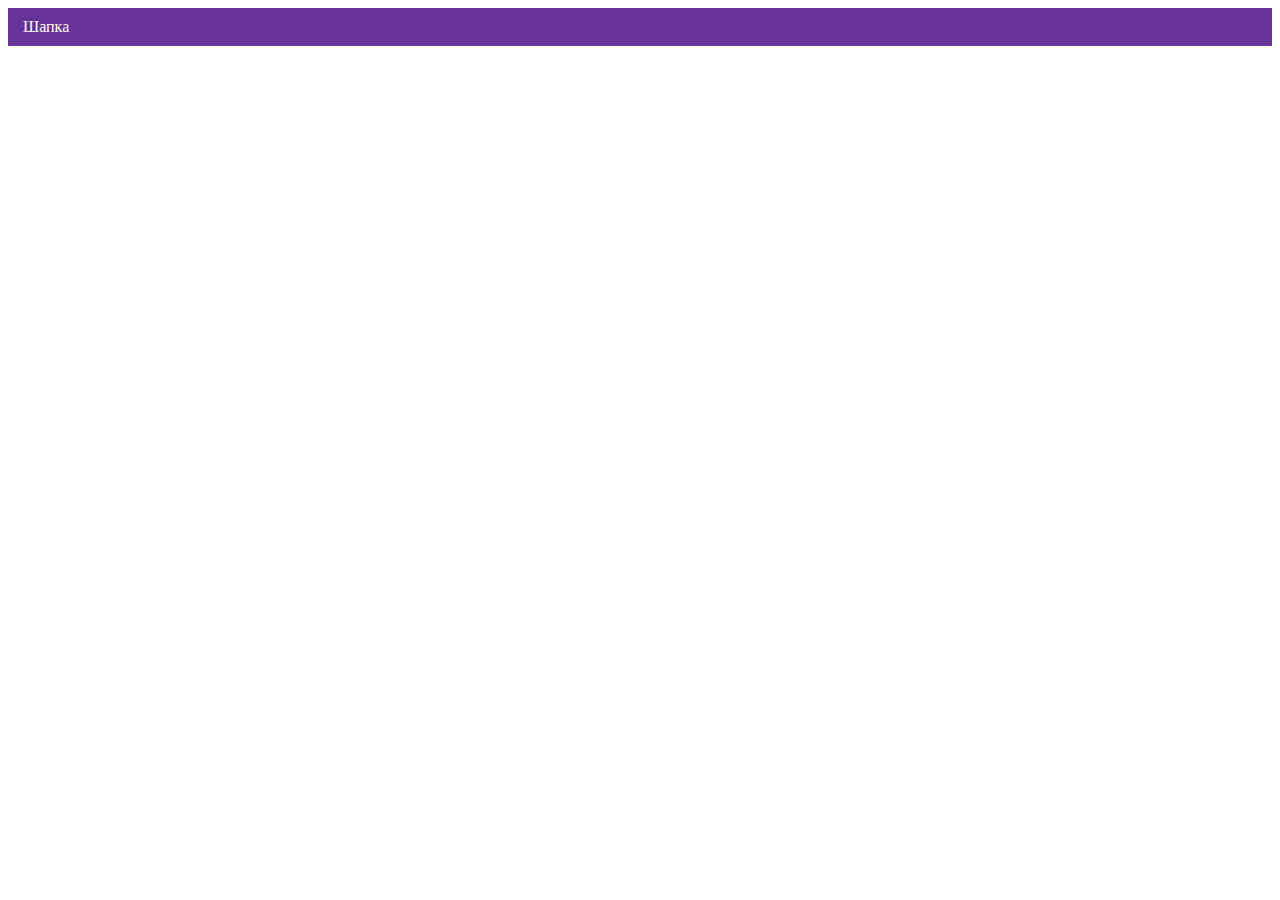
==== index.html @ 54905669 "Deploying to gh-pages from @ htmlacademy-adaptive/2289165-cat-energy-2@65bbc25fac848997ba71ab3f202a5" ====
<!DOCTYPE html><html class="page" lang="ru"><head><meta charset="UTF-8"><title>Название проекта</title><meta name="viewport" content="width=device-width,initial-scale=1"><link rel="stylesheet" href="styles/styles.css"><script src="scripts/index.js" defer="defer"></script></head><body class="page__body"><header class="header">Шапка</header></body></html>
---- styles/styles.css ----
.header{color:#fff;background-color:#639;padding:10px 15px}
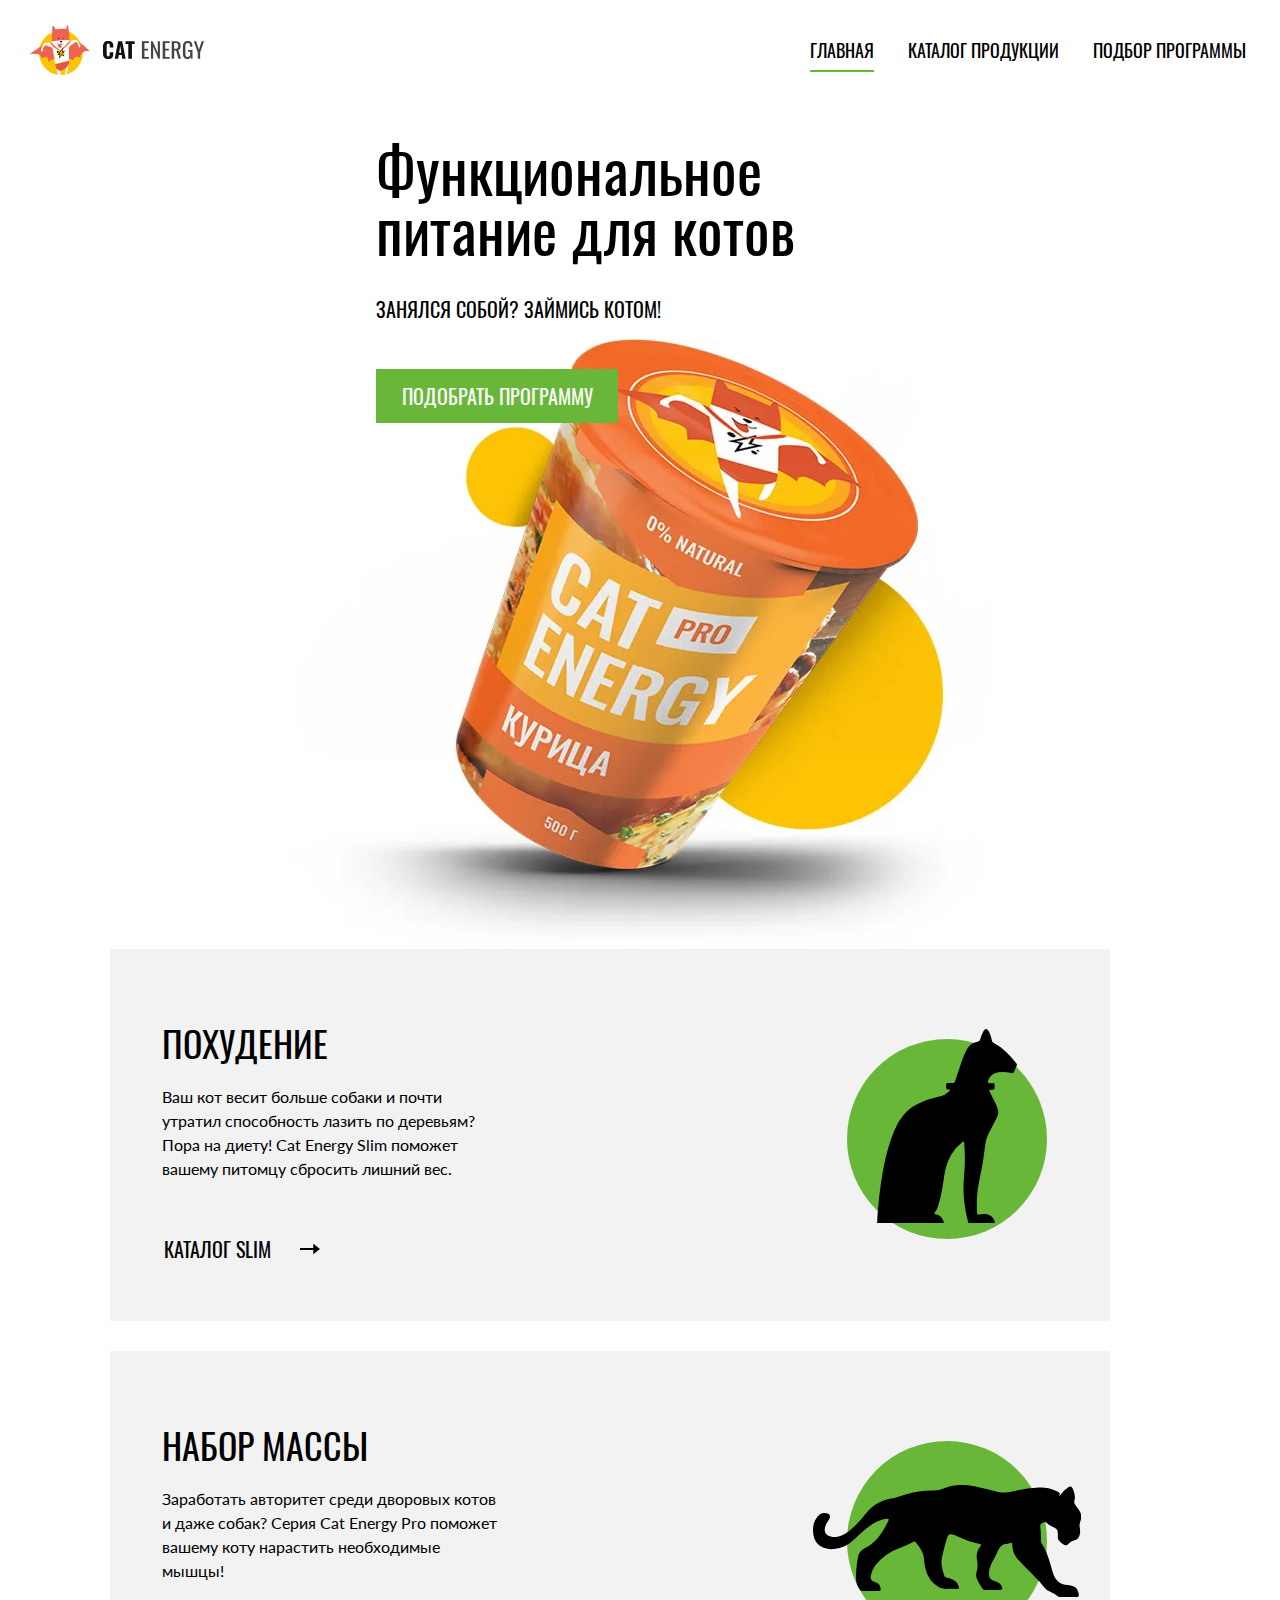
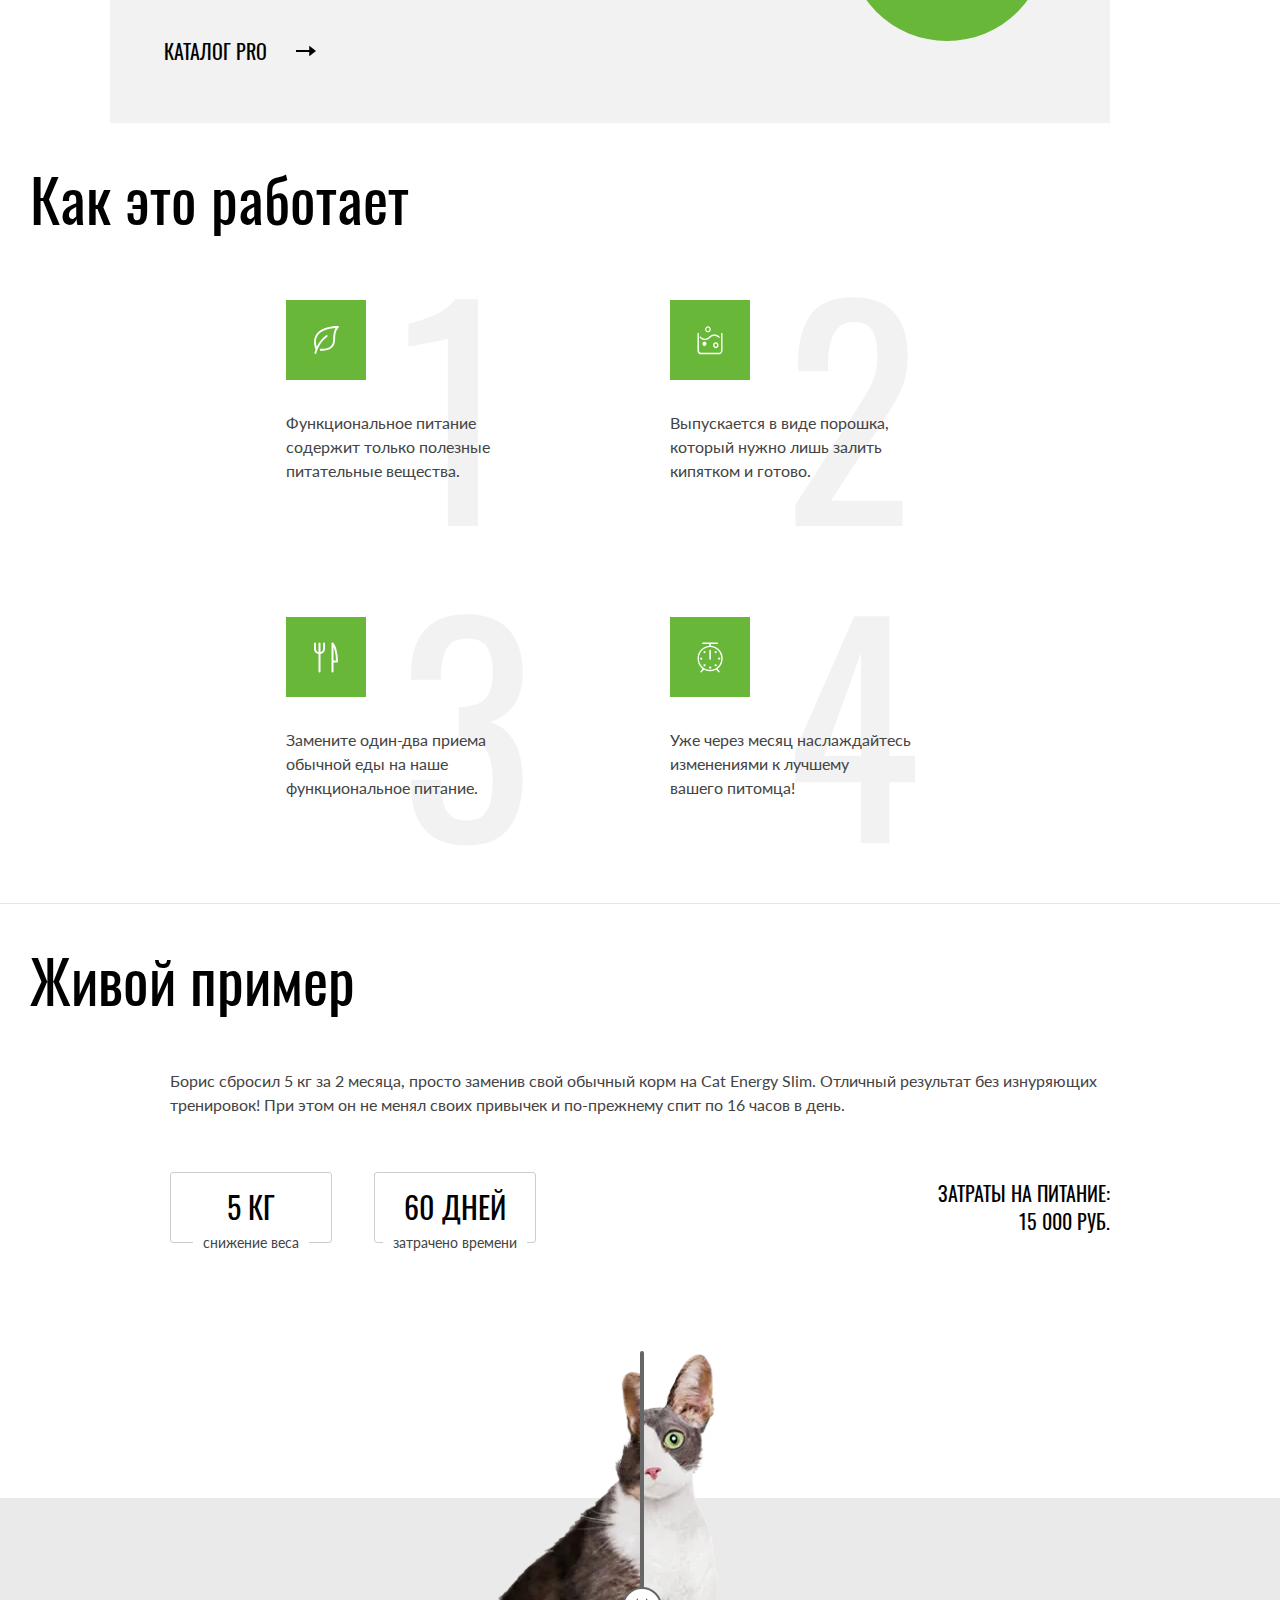
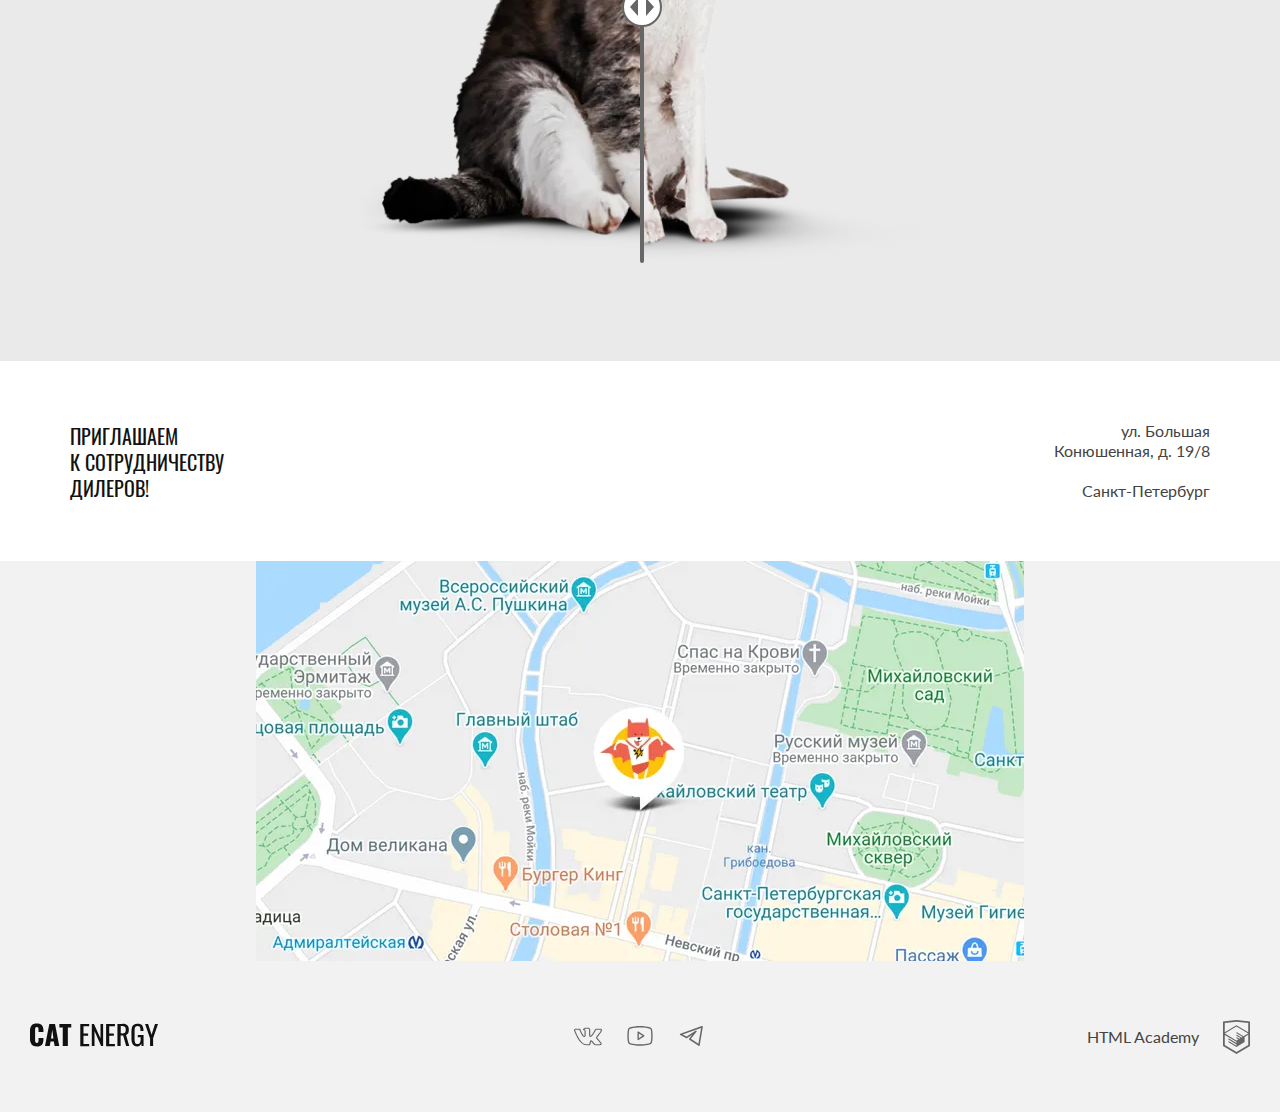
==== commit c4774b5d: "Deploying to gh-pages from @ htmlacademy-adaptive/2289165-cat-energy-2@8faee347713486d19dca62c1b09ba" ====
--- a/index.html
+++ b/index.html
@@ -1 +1 @@
-<!DOCTYPE html><html class="page" lang="ru"><head><meta charset="UTF-8"><title>Название проекта</title><meta name="viewport" content="width=device-width,initial-scale=1"><link rel="stylesheet" href="styles/styles.css"><script src="scripts/index.js" defer="defer"></script></head><body class="page__body"><header class="header">Шапка</header></body></html>+<!DOCTYPE html><html class="page" lang="ru"><head><meta charset="UTF-8"><title>Cat Energy</title><meta name="viewport" content="width=device-width,initial-scale=1"><link rel="manifest" href="manifest.webmanifest"><link rel="icon" href="favicon.ico"><link rel="icon" href="favicons/icon.svg" type="image/svg+xml"><link rel="apple-touch-icon" sizes="180x180" href="favicons/apple-icon-180x180.png"><link rel="stylesheet" href="styles/styles.css"><link rel="preload" href="fonts/oswald/oswaldregular.woff2" type="font/woff2" as="font" crossorigin="anonymous"><link rel="preload" href="fonts/lato/Lato-Regular.woff2" type="font/woff2" as="font" crossorigin="anonymous"><script src="scripts/dropdown-menu.js" defer="defer"></script><script src="scripts/slider.js" defer="defer"></script></head><body class="page__body page__body--index"><header class="main-header" data-test="header"><div class="main-header__wrapper"><a class="main-header__logo-link" href="index.html" aria-current="page"><picture><source type="image/svg+xml" media="(min-width: 1440px)" srcset="images/logo/logo-desktop.svg" width="202" height="59"><source type="image/svg+xml" media="(min-width: 768px)" srcset="images/logo/logo-tablet.svg" width="174" height="50"><img class="main-header__logo" src="images/logo/logo-mobile.svg" width="33" height="38" alt="Логотип продукции Cat Energy."></picture></a><nav class="main-nav"><button class="main-nav__toggle" type="button"><span class="visually-hidden">Открыть меню.</span></button><ul class="main-nav__list menu-list menu-list--index"><li class="menu-list__item menu-list__item--current"><a class="menu-list__link" href="index.html" aria-current="page">Главная</a></li><li class="menu-list__item"><a class="menu-list__link" href="catalog.html">Каталог продукции</a></li><li class="menu-list__item"><a class="menu-list__link" href="form-program.html">Подбор программы</a></li></ul></nav></div></header><main class="main"><section class="hero" data-test="hero"><div class="hero__wrapper"><div class="hero__container"><h1 class="hero__title">Функциональное питание для котов</h1><p class="hero__slogan">Занялся собой? Займись котом!</p></div><a class="hero__select-program button button--primary" href="form-program.html">Подобрать программу</a></div></section><section class="programs" data-test="programs"><h2 class="programs__title visually-hidden">Выбор программы.</h2><ul class="programs__list"><li class="programs__item programs__item--weight-loss"><h3 class="programs__subtitle">Похудение</h3><p class="programs__text">Ваш кот весит больше собаки и почти утратил способность лазить по деревьям? Пора на диету! Cat Energy Slim поможет вашему питомцу сбросить лишний вес.</p><a class="programs__link" href="#">Каталог slim</a></li><li class="programs__item programs__item--weight-gain"><h3 class="programs__subtitle">Набор массы</h3><p class="programs__text">Заработать авторитет среди дворовых котов и даже собак? Серия Cat Energy Pro поможет вашему коту нарастить необходимые мышцы!</p><a class="programs__link" href="#">Каталог pro</a></li></ul></section><section class="algorithm" data-test="features"><h2 class="algorithm__title">Как это работает</h2><ul class="algorithm__list"><li class="algorithm__item algorithm__item--eco" data-item-number="1"><p class="algorithm__text">Функциональное питание содержит только полезные питательные вещества.</p></li><li class="algorithm__item algorithm__item--powder" data-item-number="2"><p class="algorithm__text">Выпускается в виде порошка, который нужно лишь залить кипятком и готово.</p></li><li class="algorithm__item algorithm__item--food" data-item-number="3"><p class="algorithm__text">Замените один-два приема обычной еды на наше функциональное питание.</p></li><li class="algorithm__item algorithm__item--time" data-item-number="4"><p class="algorithm__text">Уже через месяц наслаждайтесь изменениями к лучшему вашего&nbsp;питомца!</p></li></ul></section><section class="example" data-test="proof"><h2 class="example__title"><span class="example__title-container">Живой пример</span></h2><div class="example__wrapper"><p class="example__text">Борис сбросил 5 кг за 2 месяца, просто заменив свой обычный корм на Cat Energy Slim. Отличный результат без изнуряющих тренировок! При этом он не менял своих привычек и по-прежнему спит по 16 часов в день.</p><div class="example__resume-wrapper"><dl class="example__resume-list resume"><div class="resume__item"><dt>Cнижение веса</dt><dd>5 кг</dd></div><div class="resume__item"><dt>Затрачено времени</dt><dd>60 дней</dd></div></dl><p class="example__food-costs"><span class="example__food-costs-text">Затраты на питание:</span> <span class="example__food-costs-number">15 000 РУБ.</span></p></div><div class="example__slider-wrapper"><div class="example__slider slider"><button class="slider__button" type="button"><span class="visually-hidden">Ползунок слайдера.</span></button><div class="slider__wrapper-before"><picture><source type="image/webp" media="(min-width: 768px)" srcset="images/slider/slider-before-cat1@1x.webp, images/slider/slider-before-cat1@2x.webp 2x" width="560" height="512"><source type="image/webp" srcset="images/slider/slider-before-cat1-mobile@1x.webp, images/slider/slider-before-cat1-mobile@2x.webp 2x" width="280" height="256"><source type="image/png" media="(min-width: 768px)" srcset="images/slider/slider-before-cat1@1x.png, images/slider/slider-before-cat1@2x.png 2x" width="560" height="512"><img class="slider__image slider__image--before" src="images/slider/slider-before-cat1-mobile@1x.png" srcset="images/slider/slider-before-cat1-mobile@2x.png 2x" width="280" height="256" alt="Кот Борис до корма Cat Energy Slim - тучный."></picture></div><div class="slider__wrapper-after"><picture><source type="image/webp" media="(min-width: 768px)" srcset="images/slider/slider-after-cat1@1x.webp, images/slider/slider-after-cat1@2x.webp 2x" width="560" height="512"><source type="image/webp" srcset="images/slider/slider-after-cat1-mobile@1x.webp, images/slider/slider-after-cat1-mobile@2x.webp 2x" width="280" height="256"><source type="image/png" media="(min-width: 768px)" srcset="images/slider/slider-after-cat1@1x.png, images/slider/slider-after-cat1@2x.png 2x" width="560" height="512"><img class="slider__image slider__image--after" src="images/slider/slider-after-cat1-mobile@1x.png" srcset="images/slider/slider-after-cat1-mobile@2x.png 2x" width="280" height="256" alt="Кот Борис после корма Cat Energy Slim - здоровый."></picture></div></div></div></div></section></main><footer class="main-footer"><section class="office-address" data-test="contacts"><h2 class="visually-hidden">Адрес офиса.</h2><div class="office-address__wrapper invitation invitation--light"><h2 class="invitation__title">Приглашаем к&nbsp;сотрудничеству дилеров!</h2><p class="invitation__text"><span class="invitation__address">ул. Большая Конюшенная, д. 19/8</span> <span class="invitation__city">Санкт-Петербург</span></p></div><div class="office-address__map map"><div class="map__image"><picture><source type="image/webp" media="(min-width: 1440px)" srcset="images/map-desktop@1x.webp, images/map-desktop@2x.webp 2x" width="1440" height="400"><source type="image/webp" media="(min-width: 768px)" srcset="images/map-tablet@1x.webp, images/map-tablet@2x.webp 2x" width="768" height="400"><source type="image/webp" srcset="images/map-mobile@1x.webp, images/map-mobile@2x.webp 2x" width="320" height="362"><source type="image/png" media="(min-width: 1440px)" srcset="images/map-desktop@1x.png, images/map-desktop@2x.png 2x" width="1440" height="400"><source type="image/png" media="(min-width: 768px)" srcset="images/map-tablet@1x.png, images/map-tablet@2x.png 2x" width="768" height="400"><img src="images/map-mobile@1x.png" srcset="images/map-mobile@2x.png 2x" width="320" height="362" alt="Координаты офиса компании Cat Energy." loading="lazy"></picture></div><div class="map__google"><iframe class="map__google-iframe" src="https://www.google.com/maps/embed?pb=!1m18!1m12!1m3!1d1998.6036257198161!2d30.320472477341305!3d59.9387191620936!2m3!1f0!2f0!3f0!3m2!1i1024!2i768!4f13.1!3m3!1m2!1s0x4696310fca145cc1%3A0x42b32648d8238007!2z0JHQvtC70YzRiNCw0Y8g0JrQvtC90Y7RiNC10L3QvdCw0Y8g0YPQuy4sIDE5LzgsINCh0LDQvdC60YIt0J_QtdGC0LXRgNCx0YPRgNCzLCDQoNC-0YHRgdC40Y8sIDE5MTE4Ng!5e0!3m2!1sru!2sua!4v1727771187651!5m2!1sru!2sua" width="600" height="450" style="border:0;" allowfullscreen="" loading="lazy" referrerpolicy="no-referrer-when-downgrade"></iframe></div></div></section><ul class="main-footer__links-list" data-test="footer"><li class="main-footer__links-item"><a class="main-footer__logo-link" href="index.html" aria-current="page"><svg width="128" height="24"><use href="./icons/stack.svg#footer-logo"></use></svg> <span class="visually-hidden">Логотип Cat Energy. Переход на главную страницу.</span></a></li><li class="main-footer__links-item"><ul class="main-footer__socials socials"><li class="socials__item"><a class="socials__link socials__link--vkontakte" href="https://vk.com/htmlacademy"><span class="visually-hidden">Мы в Вконтакте.</span></a></li><li class="socials__item"><a class="socials__link socials__link--youtube" href="https://www.youtube.com/user/htmlacademyru"><span class="visually-hidden">Мы в Youtube.</span></a></li><li class="socials__item"><a class="socials__link socials__link--telegram" href="https://t.me/htmlacademy"><span class="visually-hidden">Мы в Телеграм.</span></a></li></ul></li><li class="main-footer__links-item"><div class="main-footer__html-academy-logo html-academy-logo"><a class="html-academy-logo__link" href="https://htmlacademy.ru/intensive/adaptive"><p class="html-academy-logo__text">HTML Academy</p></a></div></li></ul></footer></body></html>--- a/styles/styles.css
+++ b/styles/styles.css
@@ -1 +1 @@
-.header{color:#fff;background-color:#639;padding:10px 15px}+@font-face{font-family:Lato;font-weight:400;font-style:normal;font-display:swap;src:url(../fonts/lato/Lato-Regular.woff2)format("woff2")}@font-face{font-family:Oswald;font-weight:400;font-style:normal;font-display:swap;src:url(../fonts/oswald/oswaldregular.woff2)format("woff2")}*,:after,:before{box-sizing:border-box}.visually-hidden{white-space:nowrap;-webkit-clip-path:inset(100%);clip-path:inset(100%);clip:rect(0 0 0 0);border:0;width:1px;height:1px;margin:-1px;padding:0;position:absolute;overflow:hidden}.button{text-transform:uppercase;text-align:center;border:none;width:100%;min-height:40px;padding:10px;font-family:Oswald,Arial,sans-serif;font-size:16px;font-weight:400;line-height:20px;text-decoration:none;display:block}.button--primary{color:#fff;background-color:#68b738}.button--primary:hover,.button--primary:focus{background-color:#5eaa2f}.button--primary:active{color:#ffffff4d;background-color:#5eaa2f}.button--primary:disabled{opacity:.3}.button--secondary{color:#444;background-color:#f2f2f2}.button--secondary:hover,.button--secondary:focus,.button--secondary:active{background-color:#ebebeb}.button--secondary:disabled{opacity:.3}.button--larger-text{min-height:54px;padding:14px;font-size:20px;line-height:26px}.inner-title{color:#000;margin:0 auto;padding:0;font-family:Oswald,Arial,sans-serif;font-size:36px;font-weight:400;line-height:36px}@media (width<=767px){.inner-title{width:320px;padding-left:20px}}@media (width>=768px){.inner-title{font-size:60px;line-height:60px}}@media (width>=1440px){.inner-title{width:1440px;margin:0 auto;padding-left:0}}.inner-text{color:#000;text-transform:uppercase;width:320px;margin:0 auto;padding:0;font-family:Oswald,Arial,sans-serif;font-size:14px;font-weight:400;line-height:18px}.inner-text__text{width:250px;margin:0 20px;display:block}@media (width>=768px){.inner-text{width:769px;margin:0 70px;font-size:20px;line-height:30px}.inner-text__text{width:350px;margin:0}}@media (width>=1440px){.inner-text{width:1440px;margin:0 auto}.inner-text__text{margin:0 110px}}.input-text{gap:13px;display:flex;position:relative}.input-text__label{text-transform:uppercase;padding-top:13px;font-family:Oswald,Arial,sans-serif;font-size:16px;font-weight:400;line-height:18px}.input-text__input{text-transform:uppercase;border:1px solid #e7e7e7;flex-grow:1;height:45px;padding:0 15px;font-family:Oswald,Arial,sans-serif;font-size:16px;font-weight:400;line-height:18px}.input-text__icon{position:absolute;top:16px;right:13px}.input-text__input:hover{border:1px solid #cdcdcd}.input-text__input:focus,.input-text__input:active{border:2px solid #444}.input-text__input:focus+.input-text__icon,.input-text__input:active+.input-text__icon{color:#68b738}.input-text__input:invalid{border:2px solid #ff8282}.input-text__input:invalid+.input-text__icon{color:#ff8282}@media (width>=768px){.input-text__label{padding-top:11px;font-size:20px;line-height:30px}.input-text__input{min-width:260px;height:52px;padding:0 20px;font-size:20px;line-height:30px}.input-text__icon{position:absolute;top:19px;right:15px}}.radio__label{cursor:pointer;text-transform:uppercase;min-height:30px;padding-top:6px;padding-left:45px;font-size:16px;font-weight:400;line-height:18px;display:inline-block;position:relative}.radio__label:before{content:"";border:1px solid #cdcdcd;border-radius:50%;width:30px;height:30px;position:absolute;top:0;left:0}.radio__label:after{content:"";background-color:#68b738;border-radius:50%;width:12px;height:12px;display:none;position:absolute;top:9px;left:9px}.radio__input:checked+.radio__label:after{display:block}.radio__input:hover+.radio__label:before,.radio__input:focus+.radio__label:before{border:1px solid #bababa}.radio__input:active+.radio__label{opacity:.6}.radio__input:disabled+.radio__label{opacity:.3}@media (width>=768px){.radio__label{font-size:20px;line-height:30px}.radio__label:before{width:40px;height:40px;top:1px;left:-15px}.radio__label:after{content:"";width:18px;height:18px;top:12px;left:-4px}}.special-title{width:100%;margin:0;padding-inline-start:0;display:block;position:relative}.special-title:before{content:"";background-color:#68b738;width:100%;height:2px;position:absolute;top:10px;left:0}.special-title__container{z-index:5;position:relative}.special-title__text{color:#000;background-color:#fff;padding:0 41px 0 20px;font-family:Oswald,Arial,sans-serif;font-size:24px;font-weight:400;line-height:24px;display:inline-block}.special-title--similar .special-title__text{padding:0 20px;line-height:26px}.special-title--similar:before{top:14px}@media (width>=768px){.special-title__container{padding-left:29px}.special-title__text{max-width:600px;padding:0 40px;font-size:32px;line-height:32px}.special-title--similar .special-title__text{padding:0 40px;font-size:36px;line-height:36px}.special-title:before{top:14px}.special-title--similar:before{top:21px}}@media (width>=1440px){.special-title__container{width:1220px;margin:0 auto;padding-left:0;display:block}.special-title__text{margin-left:-40px;font-size:40px;line-height:40px}.special-title--similar .special-title__text{font-size:36px;line-height:36px}.special-title:before{top:18px}}.textarea{text-transform:uppercase;color:#444;background-color:#fff;border:1px solid #e7e7e7;width:calc(100% - 40px);min-width:200px;min-height:150px;padding:12px 10px 10px 15px;font-family:Oswald,Arial,sans-serif;font-size:16px;font-weight:400;line-height:18px}@media (width>=768px){.textarea{min-width:628px;min-height:175px;padding:10px 10px 10px 20px;font-size:20px;line-height:30px}}.checkbox__label{cursor:pointer;text-transform:uppercase;min-height:30px;padding-top:6px;padding-left:45px;font-size:16px;font-weight:400;line-height:18px;display:inline-block;position:relative}.checkbox__label:before{content:"";border:1px solid #cdcdcd;width:30px;height:30px;position:absolute;top:0;left:0}.checkbox__label:after{content:"";background-image:url(../icons/stack.svg#icon-tick);width:18px;height:14px;display:none;position:absolute;top:8px;left:6px}.checkbox__input:checked+.checkbox__label:after{display:block}.checkbox__input:hover+.checkbox__label:before,.checkbox__input:focus+.checkbox__label:before{border:1px solid #bababa}.checkbox__input:active+.checkbox__label{opacity:.6}.checkbox__input:disabled+.checkbox__label{opacity:.3}@media (width>=768px){.checkbox__label{min-height:40px;padding-top:6px;padding-left:45px;font-size:20px;line-height:30px}.checkbox__label:before{width:40px;height:40px;left:-15px}.checkbox__label:after{width:24px;height:19px;top:12px;left:-7px}}.page__body{color:#444;background-color:#fff;min-width:320px;margin:0;font-family:Oswald,Arial,sans-serif;font-size:16px;font-weight:400;line-height:20px}@media (width>=1440px){.page__body--index{position:relative}.page__body--index:before{content:"";z-index:-2;background-color:#4f4e52;width:50%;height:600px;position:absolute;top:0;left:50%}.page__body--index:after{content:"";z-index:-1;opacity:.85;background-color:#68b738;width:50%;height:600px;position:absolute;top:0;left:50%}}.main-header{z-index:2;border-bottom:1px solid #d9d9d9;position:relative}.main-header__wrapper{padding-top:65px;position:relative}.main-header__logo-link{position:absolute;top:13px;left:20px}@media (width<=767px){.main-header__wrapper{background-image:url(../images/logo/footer-logo.svg);background-position:50% 23px;background-repeat:no-repeat;background-size:102px 20px}}@media (width>=768px){.main-header{border-bottom:none}.main-header__wrapper{margin:0 30px;padding-top:17px;padding-left:256px}.main-header__logo-link{top:25px;left:0}}@media (width>=1440px){.main-header{width:1440px;margin:0 auto}.main-header__wrapper{margin:0 110px;padding-top:49px;padding-left:740px}.main-header__logo-link{top:55px}.main-header__logo-link:hover,.main-header__logo-link:focus{opacity:.8}.main-header__logo-link:active{opacity:.6}.main-header__logo-link:disabled{opacity:.3}}.main-nav{position:relative}.main-nav--closed .main-nav__list{display:none}.main-nav__list--opened{z-index:1;display:block;position:absolute;top:0;left:0}.main-nav__toggle{cursor:pointer;background-color:#fff;background-image:url(../icons/stack.svg#menu-close-mobile);background-repeat:no-repeat;background-size:18px 18px;border:none;width:24px;height:24px;display:none;position:absolute;top:-43px;right:14px}.main-nav--closed .main-nav__toggle{background-image:url(../icons/stack.svg#menu-mobile);background-size:24px 24px;top:-45px;right:21px}@media (width>=768px){.main-nav__list{flex-wrap:wrap;justify-content:flex-end;gap:34px;display:flex}}.menu-list{background-color:#fff;width:100%;margin:0;padding:0;font-size:20px;list-style:none}.menu-list__item{text-transform:uppercase;text-align:center;border-bottom:1px solid #e6e6e6;padding:23px 0 22px;line-height:20px}.menu-list__item:first-child{border-top:1px solid #e6e6e6}.menu-list__link{color:#000;text-decoration:none}@media (width>=768px){.menu-list{padding-right:4px;font-size:18px;line-height:24px}.menu-list__item{border-bottom:none}.menu-list__item:first-child{border-top:none}.menu-list__link{position:relative}.menu-list__link:hover,.menu-list__link:focus{opacity:.6}.menu-list__link:disabled{opacity:.3}.menu-list__link:active:after,.menu-list__item--current .menu-list__link:after{content:"";background-color:#68b738;width:100%;height:2px;position:absolute;bottom:-9px;left:0}}@media (width>=1440px){.menu-list{background-color:#0000;padding-right:0;font-size:20px;line-height:30px}.menu-list__item{padding:27px 0}.menu-list--index .menu-list__link{color:#fff}.menu-list--index .menu-list__link:active:after,.menu-list--index .menu-list__item--current .menu-list__link:after{background-color:#fff}}.main{z-index:1;position:relative}.hero{color:#000;background-color:#fff}.hero__wrapper{min-height:440px;margin-bottom:20px;position:relative}.hero__container{background-color:#4b4a4e;background-image:-webkit-image-set(url(../images/hero/hero-background-cat-mobile@1x.webp) 1x type("image/webp"),url(../images/hero/hero-background-cat-mobile@2x.webp) 2x type("image/webp"),url(../images/hero/hero-background-cat-mobile@1x.jpg) 1x type("image/jpeg"),url(../images/hero/hero-background-cat-mobile@2x.jpg) 2x type("image/jpeg"));background-image:image-set("../images/hero/hero-background-cat-mobile@1x.webp" 1x type("image/webp"),"../images/hero/hero-background-cat-mobile@2x.webp" 2x type("image/webp"),"../images/hero/hero-background-cat-mobile@1x.jpg" 1x type("image/jpeg"),"../images/hero/hero-background-cat-mobile@2x.jpg" 2x type("image/jpeg"));background-position:top;background-repeat:no-repeat;background-size:contain;min-height:302px;padding-top:27px;padding-bottom:135px;position:relative}.hero__container:before{content:"";opacity:.85;background-color:#68b738;width:100%;height:100%;position:absolute;top:0}.hero__container:after{content:"";background-image:-webkit-image-set(url(../images/hero/hero-can-mobile@1x.webp) 1x type("image/webp"),url(../images/hero/hero-can-mobile@2x.webp) 2x type("image/webp"),url(../images/hero/hero-can-mobile@1x.png) 1x type("image/png"),url(../images/hero/hero-can-mobile@2x.png) 2x type("image/png"));background-image:image-set("../images/hero/hero-can-mobile@1x.webp" 1x type("image/webp"),"../images/hero/hero-can-mobile@2x.webp" 2x type("image/webp"),"../images/hero/hero-can-mobile@1x.png" 1x type("image/png"),"../images/hero/hero-can-mobile@2x.png" 2x type("image/png"));background-repeat:no-repeat;background-size:280px 270px;width:280px;height:270px;position:absolute;bottom:-134px;left:50%;transform:translate(-50%)}.hero__title{text-align:center;color:#fff;width:250px;margin:0 auto 25px;font-size:36px;font-weight:400;line-height:36px;position:relative}.hero__slogan{text-transform:uppercase;text-align:center;color:#fff;margin:0 40px;font-size:14px;line-height:14px;position:relative}.hero__select-program{color:#fff;text-transform:uppercase;text-align:center;width:calc(100% - 40px);margin:138px auto 0;text-decoration:none}@media (width>=768px){.hero__wrapper{width:708px;min-height:863px;margin:0 auto;padding-top:57px;padding-bottom:526px;padding-left:90px;position:relative}.hero__wrapper:after{content:"";background-image:-webkit-image-set(url(../images/hero/hero-can-tablet@1x.webp) 1x type("image/webp"),url(../images/hero/hero-can-tablet@2x.webp) 2x type("image/webp"),url(../images/hero/hero-can-tablet@1x.png) 1x type("image/png"),url(../images/hero/hero-can-tablet@2x.png) 2x type("image/png"));background-image:image-set("../images/hero/hero-can-tablet@1x.webp" 1x type("image/webp"),"../images/hero/hero-can-tablet@2x.webp" 2x type("image/webp"),"../images/hero/hero-can-tablet@1x.png" 1x type("image/png"),"../images/hero/hero-can-tablet@2x.png" 2x type("image/png"));background-repeat:no-repeat;width:709px;height:609px;display:block;position:absolute;bottom:1px;left:0}.hero__container{background-color:inherit;background-image:none;min-height:230px;padding:0}.hero__container:before{background-color:inherit}.hero__container:after{background-image:none}.hero__title{text-align:left;color:#000;z-index:2;width:420px;margin:0 0 40px;font-size:60px;line-height:60px}.hero__slogan{color:#000;text-align:left;z-index:2;max-width:720px;margin:0 0 50px;font-size:20px;line-height:20px}.hero__select-program{z-index:2;width:242px;min-height:54px;margin:0;padding:14px 10px;font-size:20px;line-height:26px;position:relative}}@media (width>=1440px){.hero{z-index:-1;margin:0 auto 82px;position:relative}.hero:before{content:"";background-color:#3d3c41;background-image:-webkit-image-set(url(../images/hero/hero-background-cat-desktop@1x.jpg) 1x type("image/webp"),url(../images/hero/hero-background-cat-desktop@2x.jpg) 2x type("image/webp"),url(../images/hero/hero-background-cat-desktop@1x.jpg) 1x type("image/jpg"),url(../images/hero/hero-background-cat-desktop@2x.jpg) 2x type("image/jpg"));background-image:image-set("../images/hero/hero-background-cat-desktop@1x.jpg" 1x type("image/webp"),"../images/hero/hero-background-cat-desktop@2x.jpg" 2x type("image/webp"),"../images/hero/hero-background-cat-desktop@1x.jpg" 1x type("image/jpg"),"../images/hero/hero-background-cat-desktop@2x.jpg" 2x type("image/jpg"));background-position:0 0;background-repeat:no-repeat;background-size:auto 100%;width:50%;height:calc(100% + 120px);position:absolute;top:-120px;left:50%}.hero:after{content:"";opacity:.85;background-color:#68b738;width:50%;height:calc(100% + 120px);position:absolute;top:-120px;left:50%}.hero__wrapper{width:1220px;min-height:auto;margin:0 auto;padding-top:102px;padding-bottom:183px;padding-left:80px}.hero__wrapper:after{background-image:none}.hero__container:after{content:"";z-index:2;background-image:-webkit-image-set(url(../images/hero/hero-can-desktop@1x.webp) 1x type("image/webp"),url(../images/hero/hero-can-desktop@2x.webp) 2x type("image/webp"),url(../images/hero/hero-can-desktop@1x.png) 1x type("image/png"),url(../images/hero/hero-can-desktop@2x.png) 2x type("image/png"));background-image:image-set("../images/hero/hero-can-desktop@1x.webp" 1x type("image/webp"),"../images/hero/hero-can-desktop@2x.webp" 2x type("image/webp"),"../images/hero/hero-can-desktop@1x.png" 1x type("image/png"),"../images/hero/hero-can-desktop@2x.png" 2x type("image/png"));background-size:contain;width:552px;height:499px;position:absolute;bottom:-188px;left:643px}.hero__slogan{max-width:468px}.hero__select-program{width:246px;padding:15px 10px}}.programs{color:#444;background-color:#fff;padding:0 20px}.programs__list{flex-direction:column;gap:20px;margin:0;padding:0;display:flex}.programs__item{background-color:#f2f2f2;min-height:266px;padding:29px 19px 22px;list-style:none;position:relative}.programs__item:before{content:"";background-color:#68b738;border-radius:50%;width:50px;height:50px;display:block;position:absolute;top:23px;left:20px}.programs__item--weight-loss:after{content:"";background-image:url(../icons/stack.svg#cat-slim);width:36px;height:50px;position:absolute;top:20px;left:27px}.programs__item--weight-gain:after{content:"";background-image:url(../icons/stack.svg#cat-pro);width:67px;height:28px;position:absolute;top:35px;left:12px}.programs__subtitle{text-transform:uppercase;color:#000;margin:0 0 29px 71px;font-size:24px;font-weight:400;line-height:37px}.programs__text{width:227px;margin:0 0 40px;font-family:Lato,Arial,sans-serif;font-size:14px;line-height:18px;position:relative}.programs__text:after{content:"";background-color:#d9d9d9;width:241px;height:1px;position:absolute;bottom:-23px;left:0}.programs__link{color:#000;text-transform:uppercase;padding-left:2px;padding-right:57px;line-height:16px;text-decoration:none;display:inline-block;position:relative}.programs__link:after{content:"";background-color:#000;width:24px;height:12px;position:absolute;top:2px;left:calc(100% - 37px);-webkit-mask-image:url(../icons/stack.svg#arrow-right);mask-image:url(../icons/stack.svg#arrow-right);-webkit-mask-position:right 100%;mask-position:right 100%;-webkit-mask-size:32px 12px;mask-size:32px 12px;-webkit-mask-repeat:no-repeat;mask-repeat:no-repeat}.programs__link:hover:after,.programs__link:focus:after{width:32px}.programs__link:active{opacity:.3}@media (width>=768px){.programs{padding-left:30px;padding-right:30px}.programs__list{gap:30px;max-width:1060px;margin:0 auto}.programs__item{background-color:#f2f2f2;max-width:1000px;min-height:372px;padding:76px 52px 10px;list-style:none;position:relative}.programs__item:before{width:200px;height:200px;top:90px;left:calc(100% - 263px)}.programs__item--weight-loss:after{width:140px;height:194px;top:80px;left:calc(100% - 233px)}.programs__item--weight-gain:after{width:268px;height:112px;top:134px;left:calc(100% - 297px)}.programs__subtitle{max-width:340px;margin:0 0 24px;font-size:36px;font-weight:400;line-height:36px}.programs__text{color:#000;min-width:340px;margin-bottom:53px;font-size:16px;line-height:24px}.programs__text:after{display:none}.programs__link{padding-right:66px;font-size:20px;line-height:30px}.programs__link:after{top:9px;right:-48px}}@media (width>=1440px){.programs{width:1220px;margin:0 auto;padding-left:0;padding-right:0}.programs__list{max-width:unset;flex-direction:row;justify-content:center;gap:80px;width:1220px}.programs__item{max-width:unset;min-width:570px;min-height:374px;padding:77px 10px 10px 52px}.programs__item:before{width:100px;height:100px;top:47px;left:50px}.programs__item--weight-loss:after{width:70px;height:97px;top:41px;left:65px}.programs__item--weight-gain:after{width:134px;height:56px;top:68px;left:31px}.programs__subtitle{max-width:unset;margin-bottom:74px;padding-left:160px}.programs__text{width:460px;margin-bottom:26px}}.algorithm{color:#444;background-color:#fff;padding:17px 20px 49px}.algorithm__title{color:#000;margin:0 0 40px;font-size:36px;font-weight:400;line-height:40px}.algorithm__list{margin:0;padding:0;font-family:Lato,Arial,sans-serif;font-size:14px;list-style:none}.algorithm__item{min-height:60px;margin-bottom:20px;line-height:18px;position:relative}.algorithm__item:last-of-type{margin-bottom:0}.algorithm__item:before{content:"";background-color:#68b738;background-position:50%;background-repeat:no-repeat;width:60px;height:60px;display:block;position:absolute}.algorithm__item--eco:before{background-image:url(../icons/stack.svg#eco);background-size:25px 28px}.algorithm__item--powder:before{background-image:url(../icons/stack.svg#powder);background-size:26px 28.5px}.algorithm__item--food:before{background-image:url(../icons/stack.svg#food);background-size:26px 31px}.algorithm__item--time:before{background-image:url(../icons/stack.svg#time);background-size:26px 31px}.algorithm__text{z-index:5;margin:0;padding-top:2px;padding-bottom:4px;padding-left:80px;position:relative}@media (width>=768px){.algorithm{border-bottom:1px solid #e6e6e6;padding:45px 30px 46px}.algorithm__title{margin-bottom:72px;font-size:60px;line-height:60px}.algorithm__list{flex-wrap:wrap;gap:77px 134px;max-width:708px;margin:0 auto;font-size:16px;line-height:24px;display:flex}.algorithm__item{width:250px;min-height:240px;margin-bottom:0}.algorithm__item:before{width:80px;height:80px}.algorithm__item:after{content:attr(data-item-number);color:#f2f2f2;background-repeat:no-repeat;width:136px;height:280px;font-family:Oswald,Arial,sans-serif;font-size:280px;line-height:280px;display:block;position:absolute;top:-40px;right:0}.algorithm__text{margin:0;padding-top:111px;padding-bottom:0;padding-left:0;font-size:16px;line-height:24px}}@media (width>=1440px){.algorithm{border-color:#0000;padding:71px 110px 69px}.algorithm__title{width:1220px;margin-left:auto;margin-right:auto}.algorithm__list{flex-wrap:nowrap;gap:80px;max-width:1220px}}.slider{touch-action:none;justify-self:center;width:280px;height:256px;position:relative}.slider__button{cursor:pointer;z-index:3;background-color:#666;border:none;border-radius:2px;width:4px;height:100%;padding:0;position:absolute;left:50%}.slider__button:hover,.slider__button:hover:after,.slider__button:focus,.slider__button:focus:after{background-color:#68b738}.slider__button:hover:before,.slider__button:focus:before{border-color:#68b738}.slider__button:active,.slider__button:active:after{background-color:#5eaa2f}.slider__button:active:before{border-color:#5eaa2f}.slider__button:disabled{opacity:.6}.slider__button:before{content:"";background-color:#fff;border:2px solid #666;border-radius:50%;width:40px;height:40px;display:block;position:absolute;top:50%;left:50%;transform:translate(-50%,-50%)}.slider__button:after{content:"";background-color:#666;width:24px;height:18px;display:block;position:absolute;top:50%;left:50%;transform:translate(-50%,-50%);-webkit-mask-image:url(../icons/stack.svg#arrows-slider);mask-image:url(../icons/stack.svg#arrows-slider);-webkit-mask-size:24px 18px;mask-size:24px 18px;-webkit-mask-repeat:no-repeat;mask-repeat:no-repeat}.slider__image{object-fit:cover;pointer-events:none;width:280px;height:100%}.slider__wrapper-before{z-index:2;pointer-events:none;background-color:#eaeaea;width:50%;height:100%;position:absolute;top:0;left:0;overflow:hidden}.slider__wrapper-after{pointer-events:none}@media (width>=768px){.slider{width:560px;height:512px}.slider__image{width:560px}.slider__wrapper-before{background-color:#eaeaea}.slider__wrapper-before:after{content:"";z-index:-1;background-color:#fff;width:100%;height:147px;position:absolute;top:0;left:0}}@media (width>=1440px){.slider__wrapper-before{background-color:#f2f2f2}.slider__wrapper-before:after{height:134px}}.example{color:#444;background-color:#eaeaea;padding:25px 20px 40px}.example__title{color:#000;margin:0 0 40px;font-size:36px;font-weight:400;line-height:40px}.example__text{margin:0;font-family:Lato,Arial,sans-serif;font-size:14px;line-height:18px}.example__resume-wrapper{flex-direction:column;align-items:center;gap:18px;margin-top:20px;margin-bottom:20px;display:flex}.example__food-costs{color:#000;text-transform:uppercase;margin:0;font-size:14px}@media (width>=768px){.example{background-color:#fff;padding:45px 0 0}.example__title{margin-bottom:60px;padding:0 30px;font-size:60px;line-height:60px}.example__text{max-width:1000px;margin:0 auto;padding:0 30px;font-size:16px;line-height:24px}.example__resume-wrapper{flex-direction:row;justify-content:space-between;align-items:flex-start;max-width:1000px;margin:55px auto 101px;padding:0 30px}.example__food-costs{text-align:right;max-width:200px;margin-top:11px;font-size:20px}.example__food-costs-number{margin-top:8px;display:block}.example__slider-wrapper{background-color:#eaeaea;padding-bottom:98px;position:relative}.example__slider-wrapper:after{content:"";z-index:1;background-color:#fff;width:100%;height:147px;position:absolute;top:0;left:0}.example__slider{z-index:2;position:relative}}@media (width>=1440px){.example{max-width:unset;background-color:#f2f2f2;min-height:598px;padding:0 0 75px;position:relative}.example__title{background-color:#fff;margin-bottom:72px;padding-bottom:74px}.example__title-container{width:1220px;margin:0 auto;padding-right:495px;display:block}.example__wrapper{width:1220px;margin:0 auto;position:relative}.example__text{width:433px;margin:0 0 68px;padding:0}.example__resume-wrapper{flex-direction:column;gap:53px;margin:0;padding:0}.example__food-costs{text-align:unset;max-width:400px;margin:0}.example__food-costs-number{float:right;width:165px;margin-top:0;padding-left:66px}.example__slider-wrapper,.example__slider-wrapper:after{all:initial}.example__slider{position:absolute;top:-206px;right:0}}.resume{background-color:inherit;color:#444;gap:32px;margin:0;display:flex}.resume__item{text-align:center;flex-direction:column-reverse;align-items:center;min-width:124px;display:flex;position:relative}.resume__item dt{text-transform:lowercase;z-index:6;background-color:#eaeaea;width:90px;margin-top:-7px;padding:0 10px;font-family:Lato,Arial,sans-serif;font-size:12px;line-height:12px}.resume__item dd{color:#000;text-transform:uppercase;border:1px solid #cdcdcd;border-radius:3px;width:100%;margin:0;padding:13px 5px 16px;font-size:24px;line-height:24px;position:relative}@media (width>=768px){.resume{gap:42px}.resume__item{width:162px}.resume__item dt{background-color:#fff;width:auto;font-size:14px;line-height:14px}.resume__item dd{padding-top:15px;padding-bottom:17px;font-size:30px;line-height:37px}}@media (width>=1440px){.resume__item dt{background-color:#f2f2f2}}.main-footer{color:#444;background-color:#f2f2f2}.main-footer__links-list{margin:0;padding:20px;list-style:none}.main-footer__links-item{padding:19px 0}.main-footer__links-item:not(:last-child){border-bottom:1px solid #d9d9d9}.main-footer__logo-link{color:#111;width:128px;margin:0 auto;display:block}.main-footer__logo-link:hover,.main-footer__logo-link:focus{color:#3e3e3e}.main-footer__logo-link:active{color:#6b6b6b}.main-footer__logo-link:disabled{opacity:.3}@media (width>=768px){.main-footer__links-list{justify-content:space-between;padding:62px 30px;display:flex}.main-footer__links-item{border-bottom:none;margin:auto 0;padding:0}.main-footer__links-item:not(:last-child){border-bottom:none}}@media (width>=1440px){.main-footer__links-list{width:1220px;margin:0 auto;padding:71px 0}}.invitation{color:#444;background-color:#f2f2f2;justify-content:space-between;display:flex}.invitation--light{background-color:#fff}.invitation__title{color:#111;text-transform:uppercase;width:140px;margin:0;padding-right:20px;font-size:16px;font-weight:400;line-height:20px}.invitation__text{flex-direction:column;width:160px;margin:0;font-family:Lato,Arial,sans-serif;font-size:14px;display:flex}@media (width>=768px){.invitation__title{width:230px;padding-top:2px;font-size:20px;line-height:26px}.invitation__text{text-align:right;font-size:16px}.invitation__address{margin-bottom:20px}}@media (width>=1440px){.invitation{background-color:#fff;width:565px;min-height:199px}.invitation__text{text-align:left}}.map{position:relative}.map__image{width:320px;height:100%;position:absolute;top:0;left:50%;transform:translate(-50%)}.map__google{z-index:2;width:100%;height:100%;position:relative}.map__google-iframe{width:100%;height:100%}@media (width>=768px){.map{min-height:400px}.map__image{width:768px;top:0;left:50%;transform:translate(-50%)}}@media (width>=1440px){.map__image{width:100%;top:0;left:0;transform:translate(0)}.map__image img{object-fit:cover;width:100%;display:block}}.office-address__wrapper{padding:26px 20px}.office-address__map{height:362px}@media (width>=768px){.office-address__wrapper{padding:60px 70px}.office-address__map{height:400px}}@media (width>=1440px){.office-address{padding:95px 10px 106px calc(50% - 610px);position:relative}.office-address__wrapper{z-index:2;padding:59px 75px 60px 79px;position:relative}.office-address__map{z-index:1;width:100%;height:100%;position:absolute;top:0;left:0}}.socials{gap:24px;width:132px;margin:0 auto;padding:0;list-style:none;display:flex}.socials__link:before{content:"";background-color:#666;width:28px;height:22px;display:block;-webkit-mask-repeat:no-repeat;mask-repeat:no-repeat}.socials__link:hover:before,.socials__link:focus:before{background-color:#68b738}.socials__link:active,.socials__link:disabled{opacity:.3}.socials__link--vkontakte:before{-webkit-mask-image:url(../icons/stack.svg#icon-social-vkontakte);mask-image:url(../icons/stack.svg#icon-social-vkontakte);-webkit-mask-size:28px 21px;mask-size:28px 21px}.socials__link--youtube:before{-webkit-mask-image:url(../icons/stack.svg#icon-social-youtube);mask-image:url(../icons/stack.svg#icon-social-youtube);-webkit-mask-size:28px 20px;mask-size:28px 20px}.socials__link--telegram:before{-webkit-mask-image:url(../icons/stack.svg#icon-social-telegram);mask-image:url(../icons/stack.svg#icon-social-telegram);-webkit-mask-size:27px 21px;mask-size:27px 21px}@media (width>=768px){.socials{width:92px}}.html-academy-logo{color:#444;background-color:#f2f2f2}.html-academy-logo__link{color:#444;text-decoration:none;position:relative}.html-academy-logo__link:after{content:"";background-color:#666;width:27px;height:34px;display:block;position:absolute;top:50%;right:0;transform:translateY(-50%);-webkit-mask-image:url(../icons/stack.svg#html-academy-logo);mask-image:url(../icons/stack.svg#html-academy-logo);-webkit-mask-size:27px 34px;mask-size:27px 34px;-webkit-mask-repeat:no-repeat;mask-repeat:no-repeat}.html-academy-logo__link:hover:after,.html-academy-logo__link:focus:after{background-color:#68b738}.html-academy-logo__link:active,.html-academy-logo__link:disabled{opacity:.3}.html-academy-logo__text{width:125px;margin:0;padding:5px 0;font-family:Lato,Arial,sans-serif;position:relative}@media (width>=768px){.html-academy-logo{width:168px}.html-academy-logo__text{padding:2px 5px}}.products{color:#444;background-color:#fff;padding-top:27px}.products__title{margin-bottom:41px}.products__list{border-bottom:1px solid #ebebeb;margin:0;padding:0;list-style:none}.products__item{border-top:1px solid #ebebeb}@media (width>=768px){.products{color:#444;background-color:#fff;padding:57px 30px 48px}.products__title{margin-bottom:86px}.products__list{border-bottom:none;grid-template-columns:1fr 1fr;gap:60px;max-width:1000px;margin:0 auto;display:grid}.products__item{border-top:none}}@media (width>=1440px){.products{width:1440px;margin:0 auto;padding:65px 110px 44px}.products__title{margin-bottom:86px}.products__list{max-width:unset;grid-template-columns:repeat(4,1fr);gap:63px 80px}}.product-card{color:#444;background-color:#fff;padding:21px 20px 24px;position:relative}.product-card__link{text-decoration:none}.product-card__title{color:#222;text-transform:uppercase;width:80px;margin:0 0 15px 140px;font-size:16px;font-weight:400;line-height:20px}.product-card__image-container{justify-content:center;align-items:center;width:140px;height:107px;display:flex;position:absolute;top:21px;left:20px}.product-card__stats-list{margin-bottom:20px;margin-left:140px;font-family:Lato,Arial,sans-serif;font-size:12px;line-height:16px}.product-card__stats-item{justify-content:space-between;min-width:140px;display:flex}.product-card__stats-item:last-child dd:after{content:" ₽"}@media (width>=768px){.product-card{background-image:linear-gradient(#fff 81px,#f2f2f2 81px);padding:241px 37px 40px}.product-card__image-container{min-width:200px;height:210px;top:10px;left:50%;transform:translate(-50%)}.product-card__title{text-align:center;width:135px;margin:0 auto 18px;font-size:20px;line-height:24px}.product-card__stats-list{margin-bottom:31px;margin-left:0;font-size:16px;line-height:20px}.product-card__stats-item{border-bottom:1px solid #cdcdcd;min-height:20px;padding-top:3px;padding-bottom:7px}}@media (width>=1440px){.product-card{width:245px;padding:230px 38px 40px}.product-card__stats-list{margin-bottom:35px}.product-card__stats-item{padding-top:5px;padding-bottom:7px}}.show-more-card{background-image:url(../icons/stack.svg#plus);background-position:50% 14%;background-repeat:no-repeat;background-size:30px 30px;padding:78px 20px 23px}.show-more-card__title{color:#111;text-align:center;text-transform:uppercase;font-weight:400;font-size:inherit;line-height:inherit;margin-top:0;margin-bottom:9px}.show-more-card__text{text-align:center;margin:0 0 20px;font-family:Lato,Arial,sans-serif;font-size:12px;line-height:16px}@media (width>=768px){.show-more-card{background-position:50% 14%;background-size:60px 60px;border:2px solid #f2f2f2;margin-top:80px;padding:160px 37px 37px}.show-more-card__title{width:150px;margin:0 auto 23px;font-size:20px;line-height:24px}.show-more-card__text{width:170px;margin:0 auto 82px;font-size:16px;line-height:18px}}@media (width>=1440px){.show-more-card{background-position:50% 13%;padding-top:149px}.show-more-card__title{margin-bottom:26px}.show-more-card__text{margin-bottom:92px}}.extra-goods{color:#444;background-color:#fff;padding-top:25px}.extra-goods__title{margin-bottom:34px}.extra-goods__list{margin-top:0;margin-bottom:34px;padding:0 20px;list-style:none}.extra-goods__item{border-top:1px solid #cdcdcd}.extra-goods__item:last-child{border-bottom:1px solid #cdcdcd}.extra-goods__promo{margin-bottom:40px}.extra-goods__link{text-decoration:none}.extra-goods__link:hover,.extra-goods__link:focus{opacity:.6}.extra-goods__link:active{opacity:.3}@media (width>=768px){.extra-goods,.extra-goods__title{margin-bottom:80px}.extra-goods__list{margin-bottom:69px;padding:0 30px}.extra-goods__item{border-left:1px solid #cdcdcd;border-right:1px solid #cdcdcd}.extra-goods__item:last-child{border-bottom:1px solid #cdcdcd}}@media (width>=1440px){.extra-goods{margin-bottom:27px}.extra-goods__wrapper{justify-content:space-between;width:1220px;margin:0 auto;display:flex}.extra-goods__list{width:896px;padding:0}.extra-goods__item{border-left:none;border-right:none}}.simple-card{padding-top:13px;padding-bottom:18px}.simple-card__title{color:#222;text-transform:uppercase;margin:0;font-size:16px;font-weight:400;line-height:16px}.simple-card__price{justify-content:space-between;font-family:Lato,Arial,sans-serif;font-size:14px;line-height:14px;display:flex}.simple-card__price dd{text-align:right}.simple-card__price dd:after{content:" ₽"}@media (width>=768px){.simple-card{flex-wrap:wrap;justify-content:space-between;padding:26px 38px 28px;display:flex}.simple-card__title{font-size:20px;line-height:20px}.simple-card__price{justify-content:flex-end;width:230px;margin:0 0 21px;padding-top:3px;font-size:16px;line-height:20px}.simple-card__price dd{text-align:right;width:52px;padding-right:2px}.simple-card__price dt{padding-right:1px}}@media (width>=1440px){.simple-card{justify-content:flex-start;align-items:flex-start;width:896px;padding:15px 0 16px}.simple-card__title{width:285px;padding-top:10px}.simple-card__price{width:336px;margin-bottom:0;padding-top:12px}.simple-card__price dt{flex-grow:1;width:auto;padding-left:41px}.simple-card__price dd{text-align:left;padding-right:50px}.simple-card__button{width:244px;margin-left:auto}}.promo{color:#fff;background-color:#68b738;background-image:url(../images/promo/promo-background-cat-mobile@2x.jpg);background-position:top;background-repeat:no-repeat;background-size:280px 290px;width:calc(100vw - 40px);min-height:290px;margin-left:auto;margin-right:auto;padding:187px 50px 5px;position:relative}.promo:after{content:"";opacity:.8;background-color:#68b738;width:100%;height:290px;position:absolute;top:0;left:0}.promo__text{text-align:center;z-index:2;width:180px;margin:0 auto;font-family:Lato,Arial,sans-serif;position:relative}.promo__text:before{content:"";background-image:url(../icons/stack.svg#gift);width:78px;height:80px;display:block;position:absolute;top:-128px;left:50%;transform:translate(-50%)}@media (width>=768px){.promo{background-image:url(../images/promo/promo-background-cat-tablet@2x.jpg);background-size:707px 200px;width:calc(100vw - 140px);min-width:707px;min-height:200px;padding:71px 104px 5px 420px}.promo:after{background-color:#68b738;width:100%;height:200px}.promo__text{text-align:left}.promo__text:before{background-image:url(../icons/stack.svg#gift);width:80px;height:82px;top:-15px;left:-169%}}@media (width>=1440px){.promo{background-image:url(../images/promo/promo-background-cat-desktop@2x.jpg);background-size:245px 288px;width:245px;min-width:245px;height:288px;margin:0;padding:185px 20px 5px}.promo:after{background-color:#68b738;width:245px;height:288px}.promo__text{text-align:center}.promo__text:before{background-image:url(../icons/stack.svg#gift);width:80px;height:83px;top:-128px;left:50%;transform:translate(-50%)}}.subscription{color:#000;background-color:#fff}.subscription__title{margin-bottom:34px}.subscription__text{text-align:center;margin:0;padding:0 20px 24px;line-height:24px}.subscription__form{flex-direction:column;padding:0 20px 40px;display:flex}.subscription__input{color:#444;text-transform:uppercase;border:1px solid #cdcdcd;min-width:280px;min-height:56px;margin-bottom:16px;padding:12px;font-family:Oswald,Arial,sans-serif;font-size:20px;font-weight:400;line-height:30px}.subscription__button{min-height:56px;font-size:20px;line-height:26px}@media (width>=768px){.subscription__title{margin-bottom:65px}.subscription__text{width:632px;margin:0 auto;padding:0 38px 24px;font-size:24px;line-height:32px}.subscription__form{flex-direction:row;padding:0 68px 80px}.subscription__input{flex-grow:1;min-width:376px;min-height:56px;margin-bottom:0;padding:12px}.subscription__button{width:256px}}@media (width>=1440px){.subscription__title{margin-bottom:70px}.subscription__text{width:1220px}.subscription__form{width:752px;margin:0 auto 104px;padding:0}.subscription__input{flex-grow:0;width:496px}}.program-selection{color:#000;background-color:#fff;padding-top:28px}.program-selection__title{margin-bottom:37px}.program-selection__text{margin-bottom:39px}@media (width>=768px){.program-selection{padding-top:58px}.program-selection__title{margin-bottom:54px;padding-left:70px}.program-selection__text{margin-bottom:66px}}@media (width>=1440px){.program-selection{padding-top:65px}.program-selection__title{margin-bottom:54px;padding-left:110px}}.form__group{border:none;margin:0;padding:0}.form__list{margin:0;padding:0;list-style-type:none}@media (width>=1440px){.form__flex-wrapper{justify-content:space-between;width:1220px;margin:0 auto 69px;display:flex}}.pet-group{border-bottom:1px solid #d9d9d9;padding:0 20px 23px}.pet-group__item:not(:last-child){margin-bottom:14px}@media (width>=768px){.pet-group{padding:0 70px 23px}.pet-group__item:not(:last-child){margin-bottom:20px}}@media (width>=1440px){.pet-group{border-bottom:none;width:570px;padding:0}.pet-group__item:not(:last-child){margin-bottom:20px}}.program-group{border-bottom:1px solid #d9d9d9;padding:22px 20px 18px}.program-group__item:not(:last-child){margin-bottom:13px}@media (width>=768px){.program-group{border-bottom:none;margin-bottom:65px;padding:48px 71px 1px}.program-group__list{border:1px solid #e7e7e7;padding:21px 40px 31px}.program-group__item:not(:last-child){margin-bottom:17px}}@media (width>=1440px){.program-group{width:570px;margin-bottom:0;padding:0}.program-group__list{padding-top:24px}}.owner-group{margin-top:26px;margin-bottom:24px}.owner-group__list{padding:34px 20px 0}.owner-group__item:not(:last-child){margin-bottom:14px}@media (width>=768px){.owner-group{margin-bottom:65px}.owner-group__list{padding:74px 70px 0}.owner-group__item:not(:last-child){margin-bottom:20px}}@media (width>=1440px){.owner-group{margin-bottom:51px}.owner-group__list{grid-template-columns:1fr 1fr;gap:80px;width:1220px;margin:0 auto;padding:74px 0 0;display:grid}}.comment-group{margin-bottom:19px}.comment-group__input{margin:38px 20px 0}@media (width>=768px){.comment-group{margin-bottom:62px}.comment-group__wrapper{margin:48px 50px 0}}@media (width>=1440px){.comment-group{margin-bottom:68px}.comment-group__input{width:100%;margin:0}.comment-group__wrapper{width:1220px;margin:76px auto 0}}.extra-group{margin-bottom:35px}.extra-group__list{padding:33px 20px 0}.extra-group__item:not(:last-child){margin-bottom:12px}@media (width>=768px){.extra-group{margin-bottom:40px}.extra-group__list{grid-template-columns:repeat(2,1fr);gap:20px 90px;padding:56px 85px 0;display:grid}}@media (width>=1440px){.extra-group{margin-bottom:48px}.extra-group__list{grid-template-columns:repeat(4,1fr);gap:70px;width:1220px;margin:0 auto;padding:55px 85px 0 15px}}.control-group{margin-bottom:32px;padding:0 20px}.control-group__text{color:#000;text-align:center;margin:0;padding-top:21px;font-family:Lato,Arial,sans-serif;font-size:14px;font-weight:400;line-height:16px}@media (width>=768px){.control-group{grid-template-columns:284px 180px;gap:55px;margin-bottom:60px;padding:0 70px;display:grid}.control-group__text{width:180px;padding-top:17px;font-size:16px}}@media (width>=1440px){.control-group{grid-template-columns:570px 180px;gap:76px;width:1220px;margin:0 auto 80px;padding:0}}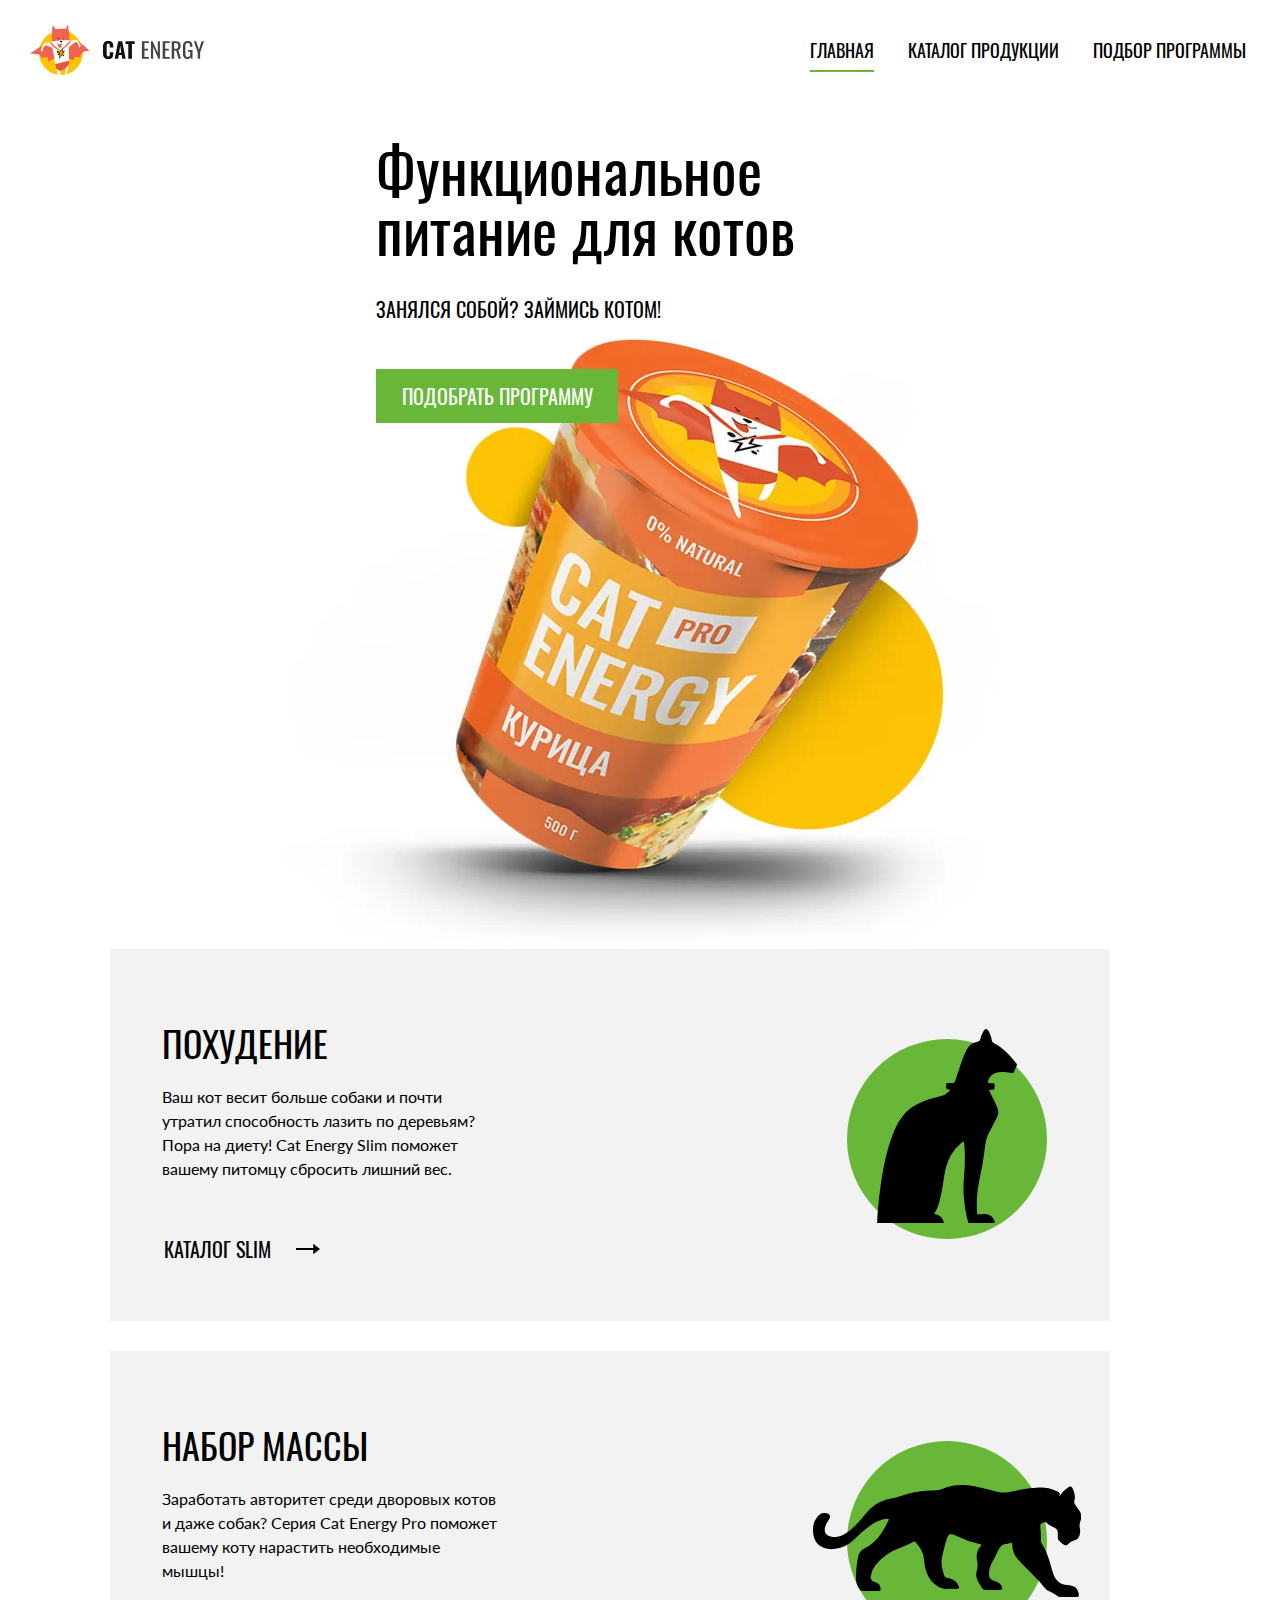
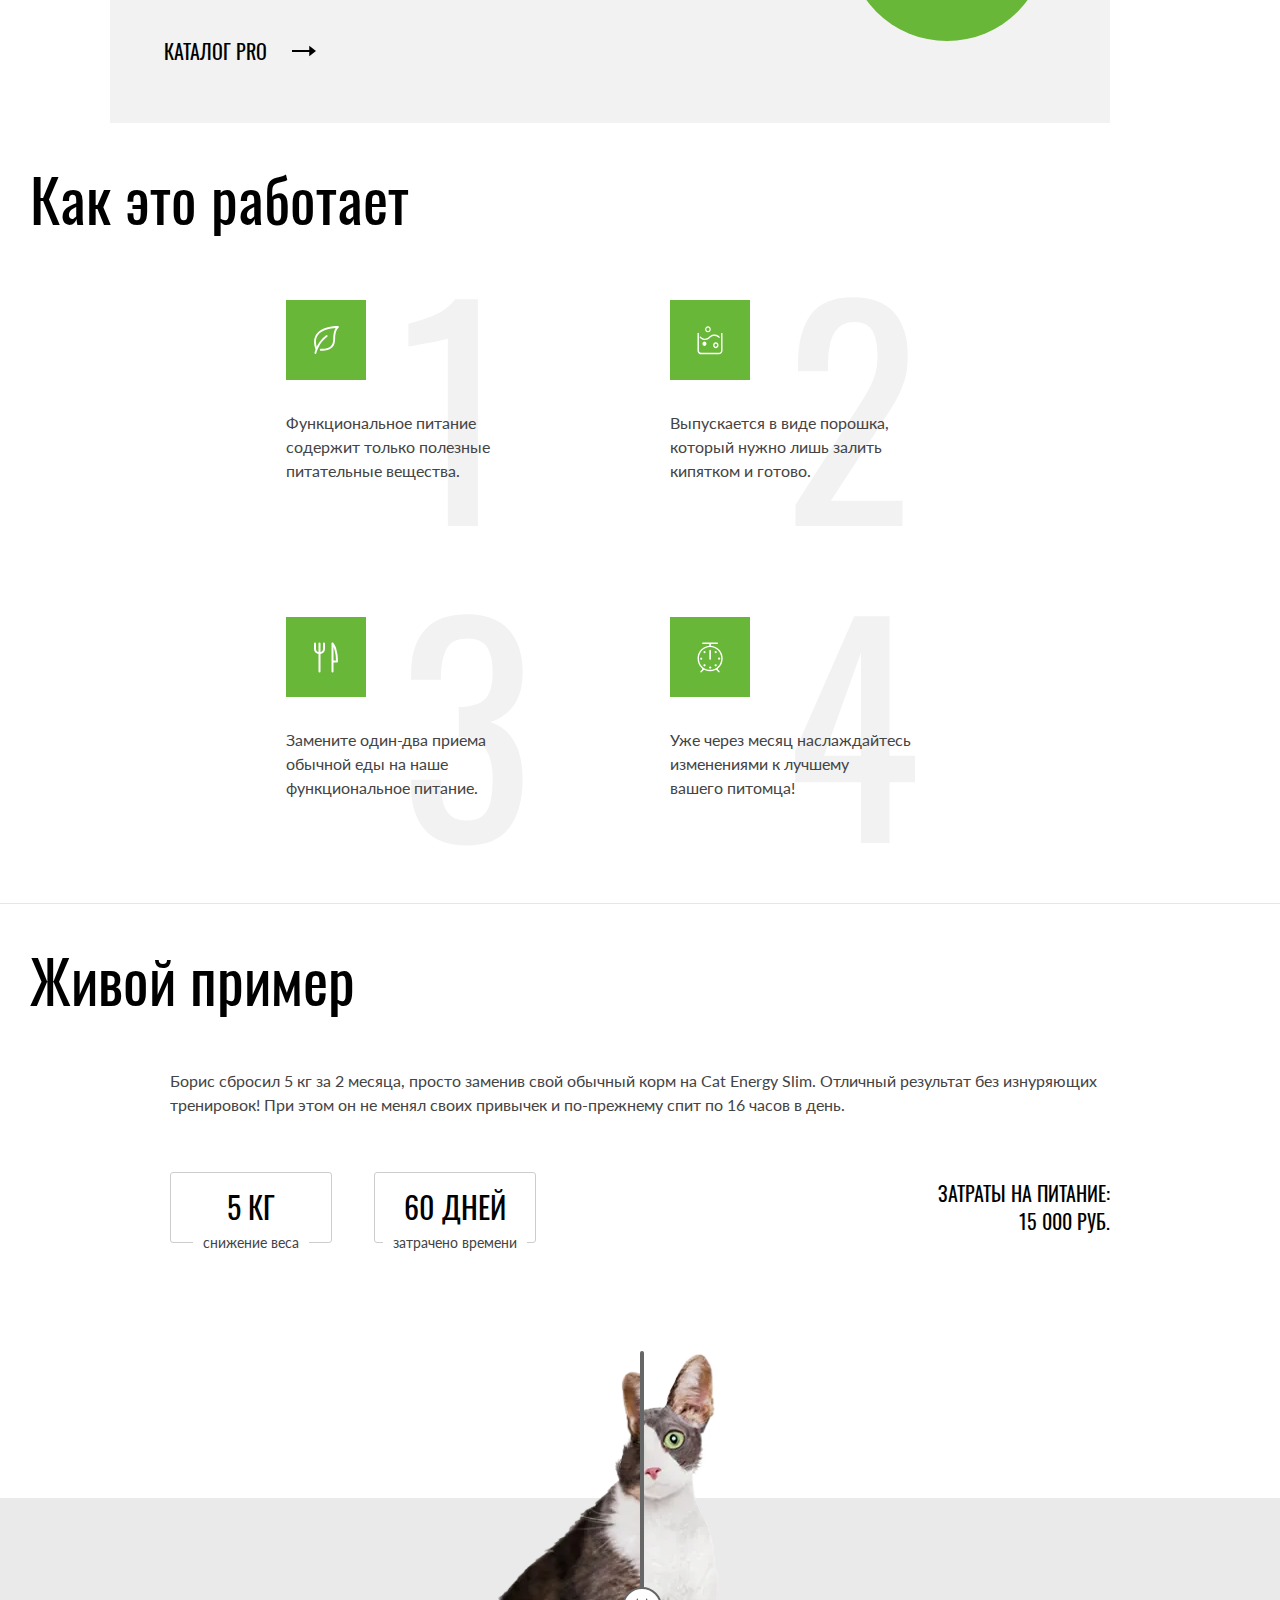
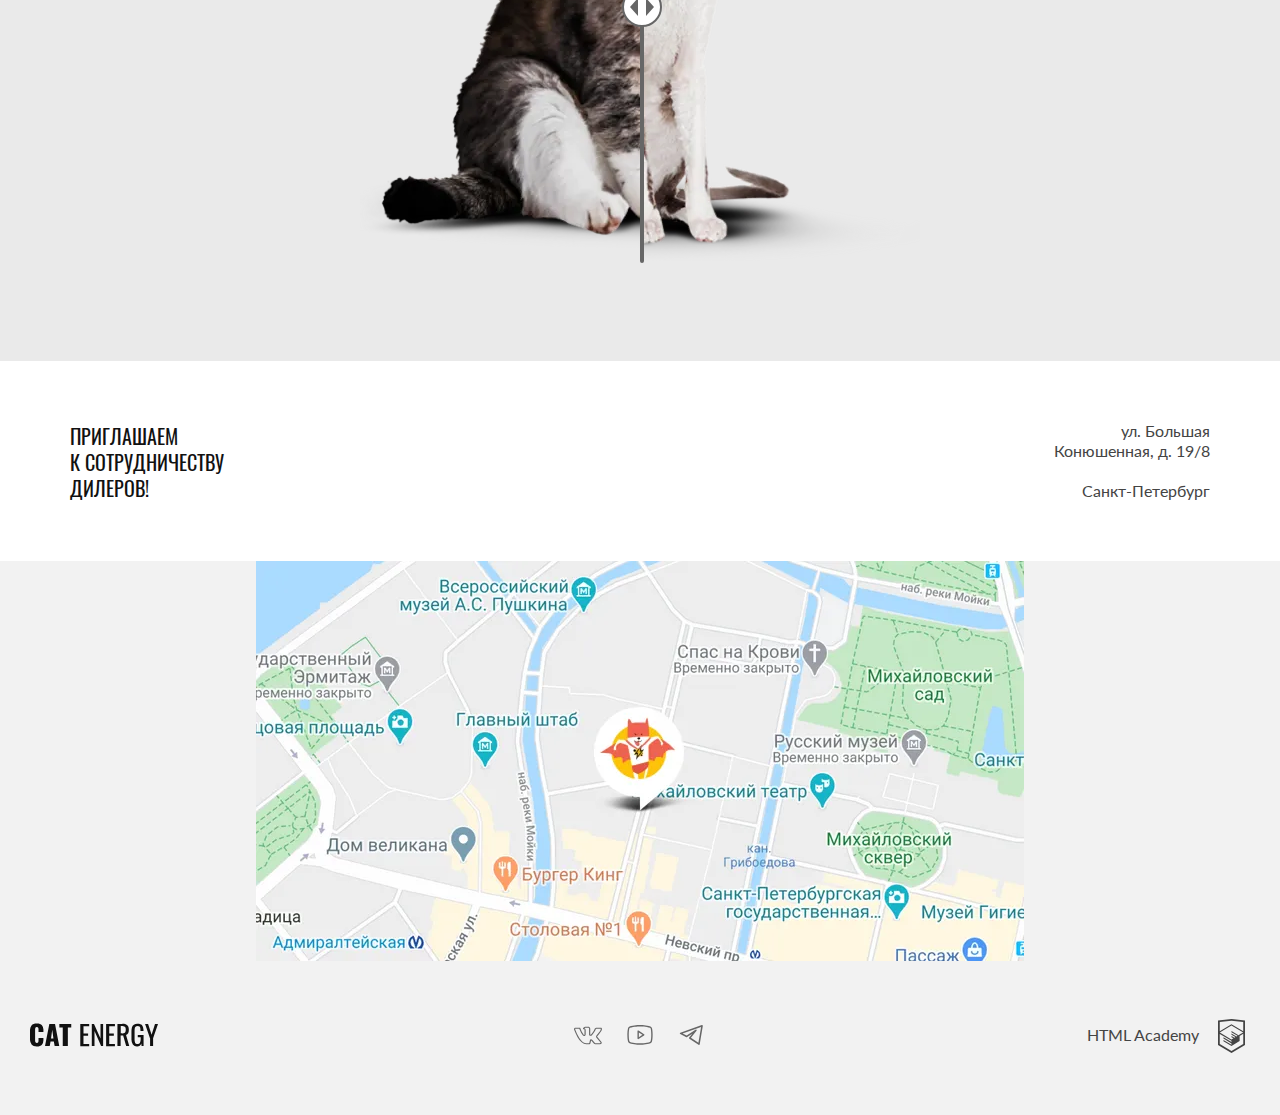
==== commit 983857bd: "Deploying to gh-pages from @ htmlacademy-adaptive/2289165-cat-energy-2@73bc840c89fd416b4f126fe9cf55e" ====
--- a/index.html
+++ b/index.html
@@ -1 +1 @@
-<!DOCTYPE html><html class="page" lang="ru"><head><meta charset="UTF-8"><title>Cat Energy</title><meta name="viewport" content="width=device-width,initial-scale=1"><link rel="manifest" href="manifest.webmanifest"><link rel="icon" href="favicon.ico"><link rel="icon" href="favicons/icon.svg" type="image/svg+xml"><link rel="apple-touch-icon" sizes="180x180" href="favicons/apple-icon-180x180.png"><link rel="stylesheet" href="styles/styles.css"><link rel="preload" href="fonts/oswald/oswaldregular.woff2" type="font/woff2" as="font" crossorigin="anonymous"><link rel="preload" href="fonts/lato/Lato-Regular.woff2" type="font/woff2" as="font" crossorigin="anonymous"><script src="scripts/dropdown-menu.js" defer="defer"></script><script src="scripts/slider.js" defer="defer"></script></head><body class="page__body page__body--index"><header class="main-header" data-test="header"><div class="main-header__wrapper"><a class="main-header__logo-link" href="index.html" aria-current="page"><picture><source type="image/svg+xml" media="(min-width: 1440px)" srcset="images/logo/logo-desktop.svg" width="202" height="59"><source type="image/svg+xml" media="(min-width: 768px)" srcset="images/logo/logo-tablet.svg" width="174" height="50"><img class="main-header__logo" src="images/logo/logo-mobile.svg" width="33" height="38" alt="Логотип продукции Cat Energy."></picture></a><nav class="main-nav"><button class="main-nav__toggle" type="button"><span class="visually-hidden">Открыть меню.</span></button><ul class="main-nav__list menu-list menu-list--index"><li class="menu-list__item menu-list__item--current"><a class="menu-list__link" href="index.html" aria-current="page">Главная</a></li><li class="menu-list__item"><a class="menu-list__link" href="catalog.html">Каталог продукции</a></li><li class="menu-list__item"><a class="menu-list__link" href="form-program.html">Подбор программы</a></li></ul></nav></div></header><main class="main"><section class="hero" data-test="hero"><div class="hero__wrapper"><div class="hero__container"><h1 class="hero__title">Функциональное питание для котов</h1><p class="hero__slogan">Занялся собой? Займись котом!</p></div><a class="hero__select-program button button--primary" href="form-program.html">Подобрать программу</a></div></section><section class="programs" data-test="programs"><h2 class="programs__title visually-hidden">Выбор программы.</h2><ul class="programs__list"><li class="programs__item programs__item--weight-loss"><h3 class="programs__subtitle">Похудение</h3><p class="programs__text">Ваш кот весит больше собаки и почти утратил способность лазить по деревьям? Пора на диету! Cat Energy Slim поможет вашему питомцу сбросить лишний вес.</p><a class="programs__link" href="#">Каталог slim</a></li><li class="programs__item programs__item--weight-gain"><h3 class="programs__subtitle">Набор массы</h3><p class="programs__text">Заработать авторитет среди дворовых котов и даже собак? Серия Cat Energy Pro поможет вашему коту нарастить необходимые мышцы!</p><a class="programs__link" href="#">Каталог pro</a></li></ul></section><section class="algorithm" data-test="features"><h2 class="algorithm__title">Как это работает</h2><ul class="algorithm__list"><li class="algorithm__item algorithm__item--eco" data-item-number="1"><p class="algorithm__text">Функциональное питание содержит только полезные питательные вещества.</p></li><li class="algorithm__item algorithm__item--powder" data-item-number="2"><p class="algorithm__text">Выпускается в виде порошка, который нужно лишь залить кипятком и готово.</p></li><li class="algorithm__item algorithm__item--food" data-item-number="3"><p class="algorithm__text">Замените один-два приема обычной еды на наше функциональное питание.</p></li><li class="algorithm__item algorithm__item--time" data-item-number="4"><p class="algorithm__text">Уже через месяц наслаждайтесь изменениями к лучшему вашего&nbsp;питомца!</p></li></ul></section><section class="example" data-test="proof"><h2 class="example__title"><span class="example__title-container">Живой пример</span></h2><div class="example__wrapper"><p class="example__text">Борис сбросил 5 кг за 2 месяца, просто заменив свой обычный корм на Cat Energy Slim. Отличный результат без изнуряющих тренировок! При этом он не менял своих привычек и по-прежнему спит по 16 часов в день.</p><div class="example__resume-wrapper"><dl class="example__resume-list resume"><div class="resume__item"><dt>Cнижение веса</dt><dd>5 кг</dd></div><div class="resume__item"><dt>Затрачено времени</dt><dd>60 дней</dd></div></dl><p class="example__food-costs"><span class="example__food-costs-text">Затраты на питание:</span> <span class="example__food-costs-number">15 000 РУБ.</span></p></div><div class="example__slider-wrapper"><div class="example__slider slider"><button class="slider__button" type="button"><span class="visually-hidden">Ползунок слайдера.</span></button><div class="slider__wrapper-before"><picture><source type="image/webp" media="(min-width: 768px)" srcset="images/slider/slider-before-cat1@1x.webp, images/slider/slider-before-cat1@2x.webp 2x" width="560" height="512"><source type="image/webp" srcset="images/slider/slider-before-cat1-mobile@1x.webp, images/slider/slider-before-cat1-mobile@2x.webp 2x" width="280" height="256"><source type="image/png" media="(min-width: 768px)" srcset="images/slider/slider-before-cat1@1x.png, images/slider/slider-before-cat1@2x.png 2x" width="560" height="512"><img class="slider__image slider__image--before" src="images/slider/slider-before-cat1-mobile@1x.png" srcset="images/slider/slider-before-cat1-mobile@2x.png 2x" width="280" height="256" alt="Кот Борис до корма Cat Energy Slim - тучный."></picture></div><div class="slider__wrapper-after"><picture><source type="image/webp" media="(min-width: 768px)" srcset="images/slider/slider-after-cat1@1x.webp, images/slider/slider-after-cat1@2x.webp 2x" width="560" height="512"><source type="image/webp" srcset="images/slider/slider-after-cat1-mobile@1x.webp, images/slider/slider-after-cat1-mobile@2x.webp 2x" width="280" height="256"><source type="image/png" media="(min-width: 768px)" srcset="images/slider/slider-after-cat1@1x.png, images/slider/slider-after-cat1@2x.png 2x" width="560" height="512"><img class="slider__image slider__image--after" src="images/slider/slider-after-cat1-mobile@1x.png" srcset="images/slider/slider-after-cat1-mobile@2x.png 2x" width="280" height="256" alt="Кот Борис после корма Cat Energy Slim - здоровый."></picture></div></div></div></div></section></main><footer class="main-footer"><section class="office-address" data-test="contacts"><h2 class="visually-hidden">Адрес офиса.</h2><div class="office-address__wrapper invitation invitation--light"><h2 class="invitation__title">Приглашаем к&nbsp;сотрудничеству дилеров!</h2><p class="invitation__text"><span class="invitation__address">ул. Большая Конюшенная, д. 19/8</span> <span class="invitation__city">Санкт-Петербург</span></p></div><div class="office-address__map map"><div class="map__image"><picture><source type="image/webp" media="(min-width: 1440px)" srcset="images/map-desktop@1x.webp, images/map-desktop@2x.webp 2x" width="1440" height="400"><source type="image/webp" media="(min-width: 768px)" srcset="images/map-tablet@1x.webp, images/map-tablet@2x.webp 2x" width="768" height="400"><source type="image/webp" srcset="images/map-mobile@1x.webp, images/map-mobile@2x.webp 2x" width="320" height="362"><source type="image/png" media="(min-width: 1440px)" srcset="images/map-desktop@1x.png, images/map-desktop@2x.png 2x" width="1440" height="400"><source type="image/png" media="(min-width: 768px)" srcset="images/map-tablet@1x.png, images/map-tablet@2x.png 2x" width="768" height="400"><img src="images/map-mobile@1x.png" srcset="images/map-mobile@2x.png 2x" width="320" height="362" alt="Координаты офиса компании Cat Energy." loading="lazy"></picture></div><div class="map__google"><iframe class="map__google-iframe" src="https://www.google.com/maps/embed?pb=!1m18!1m12!1m3!1d1998.6036257198161!2d30.320472477341305!3d59.9387191620936!2m3!1f0!2f0!3f0!3m2!1i1024!2i768!4f13.1!3m3!1m2!1s0x4696310fca145cc1%3A0x42b32648d8238007!2z0JHQvtC70YzRiNCw0Y8g0JrQvtC90Y7RiNC10L3QvdCw0Y8g0YPQuy4sIDE5LzgsINCh0LDQvdC60YIt0J_QtdGC0LXRgNCx0YPRgNCzLCDQoNC-0YHRgdC40Y8sIDE5MTE4Ng!5e0!3m2!1sru!2sua!4v1727771187651!5m2!1sru!2sua" width="600" height="450" style="border:0;" allowfullscreen="" loading="lazy" referrerpolicy="no-referrer-when-downgrade"></iframe></div></div></section><ul class="main-footer__links-list" data-test="footer"><li class="main-footer__links-item"><a class="main-footer__logo-link" href="index.html" aria-current="page"><svg width="128" height="24"><use href="./icons/stack.svg#footer-logo"></use></svg> <span class="visually-hidden">Логотип Cat Energy. Переход на главную страницу.</span></a></li><li class="main-footer__links-item"><ul class="main-footer__socials socials"><li class="socials__item"><a class="socials__link socials__link--vkontakte" href="https://vk.com/htmlacademy"><span class="visually-hidden">Мы в Вконтакте.</span></a></li><li class="socials__item"><a class="socials__link socials__link--youtube" href="https://www.youtube.com/user/htmlacademyru"><span class="visually-hidden">Мы в Youtube.</span></a></li><li class="socials__item"><a class="socials__link socials__link--telegram" href="https://t.me/htmlacademy"><span class="visually-hidden">Мы в Телеграм.</span></a></li></ul></li><li class="main-footer__links-item"><div class="main-footer__html-academy-logo html-academy-logo"><a class="html-academy-logo__link" href="https://htmlacademy.ru/intensive/adaptive"><p class="html-academy-logo__text">HTML Academy</p></a></div></li></ul></footer></body></html>+<!DOCTYPE html><html class="page" lang="ru"><head><meta charset="UTF-8"><title>Cat Energy</title><meta name="viewport" content="width=device-width,initial-scale=1"><link rel="manifest" href="manifest.webmanifest"><link rel="icon" href="favicon.ico"><link rel="icon" href="favicons/icon.svg" type="image/svg+xml"><link rel="apple-touch-icon" sizes="180x180" href="favicons/apple-icon-180x180.png"><link rel="stylesheet" href="styles/styles.css"><link rel="preload" href="fonts/oswald/oswaldregular.woff2" type="font/woff2" as="font" crossorigin="anonymous"><link rel="preload" href="fonts/lato/Lato-Regular.woff2" type="font/woff2" as="font" crossorigin="anonymous"><script src="scripts/dropdown-menu.js" defer="defer"></script><script src="scripts/slider.js" defer="defer"></script></head><body class="page__body page__body--index"><header class="main-header" data-test="header"><div class="main-header__wrapper"><a class="main-header__logo-link" href="index.html" aria-current="page"><picture><source type="image/svg+xml" media="(min-width: 1440px)" srcset="images/logo/logo-desktop.svg" width="202" height="59"><source type="image/svg+xml" media="(min-width: 768px)" srcset="images/logo/logo-tablet.svg" width="174" height="50"><img class="main-header__logo" src="images/logo/logo-mobile.svg" width="33" height="38" alt="Логотип продукции Cat Energy."></picture></a><nav class="main-nav"><button class="main-nav__toggle" type="button"><span class="visually-hidden">Открыть меню.</span></button><ul class="main-nav__list menu-list menu-list--index"><li class="menu-list__item menu-list__item--current"><a class="menu-list__link" href="index.html" aria-current="page">Главная</a></li><li class="menu-list__item"><a class="menu-list__link" href="catalog.html">Каталог продукции</a></li><li class="menu-list__item"><a class="menu-list__link" href="form-program.html">Подбор программы</a></li></ul></nav></div></header><main class="main"><section class="hero" data-test="hero"><div class="hero__wrapper"><div class="hero__container"><h1 class="hero__title">Функциональное питание для котов</h1><p class="hero__slogan">Занялся собой? Займись котом!</p></div><a class="hero__select-program button button--primary" href="form-program.html">Подобрать программу</a></div></section><section class="programs" data-test="programs"><h2 class="programs__title visually-hidden">Выбор программы.</h2><ul class="programs__list"><li class="programs__item programs__item--weight-loss"><h3 class="programs__subtitle">Похудение</h3><p class="programs__text">Ваш кот весит больше собаки и почти утратил способность лазить по деревьям? Пора на диету! Cat Energy Slim поможет вашему питомцу сбросить лишний вес.</p><a class="programs__link" href="#">Каталог slim</a></li><li class="programs__item programs__item--weight-gain"><h3 class="programs__subtitle">Набор массы</h3><p class="programs__text">Заработать авторитет среди дворовых котов и даже собак? Серия Cat Energy Pro поможет вашему коту нарастить необходимые мышцы!</p><a class="programs__link" href="#">Каталог pro</a></li></ul></section><section class="algorithm" data-test="features"><h2 class="algorithm__title">Как это работает</h2><ul class="algorithm__list"><li class="algorithm__item algorithm__item--eco" data-item-number="1"><p class="algorithm__text">Функциональное питание содержит только полезные питательные вещества.</p></li><li class="algorithm__item algorithm__item--powder" data-item-number="2"><p class="algorithm__text">Выпускается в виде порошка, который нужно лишь залить кипятком и готово.</p></li><li class="algorithm__item algorithm__item--food" data-item-number="3"><p class="algorithm__text">Замените один-два приема обычной еды на наше функциональное питание.</p></li><li class="algorithm__item algorithm__item--time" data-item-number="4"><p class="algorithm__text">Уже через месяц наслаждайтесь изменениями к лучшему вашего&nbsp;питомца!</p></li></ul></section><section class="example" data-test="proof"><h2 class="example__title"><span class="example__title-container">Живой пример</span></h2><div class="example__wrapper"><p class="example__text">Борис сбросил 5 кг за 2 месяца, просто заменив свой обычный корм на Cat Energy Slim. Отличный результат без изнуряющих тренировок! При этом он не менял своих привычек и по-прежнему спит по 16 часов в день.</p><div class="example__resume-wrapper"><dl class="example__resume-list resume"><div class="resume__item"><dt>Cнижение веса</dt><dd>5 кг</dd></div><div class="resume__item"><dt>Затрачено времени</dt><dd>60 дней</dd></div></dl><p class="example__food-costs"><span class="example__food-costs-text">Затраты на питание:</span> <span class="example__food-costs-number">15 000 РУБ.</span></p></div><div class="example__slider-wrapper"><div class="example__slider slider"><button class="slider__button" type="button"><span class="visually-hidden">Ползунок слайдера.</span></button><div class="slider__wrapper-before"><picture><source type="image/webp" media="(min-width: 768px)" srcset="images/slider/slider-before-cat1@1x.webp, images/slider/slider-before-cat1@2x.webp 2x" width="560" height="512"><source type="image/webp" srcset="images/slider/slider-before-cat1-mobile@1x.webp, images/slider/slider-before-cat1-mobile@2x.webp 2x" width="280" height="256"><source type="image/png" media="(min-width: 768px)" srcset="images/slider/slider-before-cat1@1x.png, images/slider/slider-before-cat1@2x.png 2x" width="560" height="512"><img class="slider__image slider__image--before" src="images/slider/slider-before-cat1-mobile@1x.png" srcset="images/slider/slider-before-cat1-mobile@2x.png 2x" width="280" height="256" alt="Кот Борис до корма Cat Energy Slim - тучный."></picture></div><div class="slider__wrapper-after"><picture><source type="image/webp" media="(min-width: 768px)" srcset="images/slider/slider-after-cat1@1x.webp, images/slider/slider-after-cat1@2x.webp 2x" width="560" height="512"><source type="image/webp" srcset="images/slider/slider-after-cat1-mobile@1x.webp, images/slider/slider-after-cat1-mobile@2x.webp 2x" width="280" height="256"><source type="image/png" media="(min-width: 768px)" srcset="images/slider/slider-after-cat1@1x.png, images/slider/slider-after-cat1@2x.png 2x" width="560" height="512"><img class="slider__image slider__image--after" src="images/slider/slider-after-cat1-mobile@1x.png" srcset="images/slider/slider-after-cat1-mobile@2x.png 2x" width="280" height="256" alt="Кот Борис после корма Cat Energy Slim - здоровый."></picture></div></div></div></div></section></main><footer class="main-footer"><section class="office-address" data-test="contacts"><h2 class="visually-hidden">Адрес офиса.</h2><div class="office-address__wrapper invitation invitation--light"><h2 class="invitation__title">Приглашаем к&nbsp;сотрудничеству дилеров!</h2><p class="invitation__text"><span class="invitation__address">ул. Большая Конюшенная, д. 19/8</span> <span class="invitation__city">Санкт-Петербург</span></p></div><div class="office-address__map map"><div class="map__image"><picture><source type="image/webp" media="(min-width: 1440px)" srcset="images/map-desktop@1x.webp, images/map-desktop@2x.webp 2x" width="1440" height="400"><source type="image/webp" media="(min-width: 768px)" srcset="images/map-tablet@1x.webp, images/map-tablet@2x.webp 2x" width="768" height="400"><source type="image/webp" srcset="images/map-mobile@1x.webp, images/map-mobile@2x.webp 2x" width="320" height="362"><source type="image/png" media="(min-width: 1440px)" srcset="images/map-desktop@1x.png, images/map-desktop@2x.png 2x" width="1440" height="400"><source type="image/png" media="(min-width: 768px)" srcset="images/map-tablet@1x.png, images/map-tablet@2x.png 2x" width="768" height="400"><img src="images/map-mobile@1x.png" srcset="images/map-mobile@2x.png 2x" width="320" height="362" alt="Координаты офиса компании Cat Energy." loading="lazy"></picture></div><div class="map__google"><iframe class="map__google-iframe" src="https://www.google.com/maps/embed?pb=!1m18!1m12!1m3!1d1998.6036257198161!2d30.320472477341305!3d59.9387191620936!2m3!1f0!2f0!3f0!3m2!1i1024!2i768!4f13.1!3m3!1m2!1s0x4696310fca145cc1%3A0x42b32648d8238007!2z0JHQvtC70YzRiNCw0Y8g0JrQvtC90Y7RiNC10L3QvdCw0Y8g0YPQuy4sIDE5LzgsINCh0LDQvdC60YIt0J_QtdGC0LXRgNCx0YPRgNCzLCDQoNC-0YHRgdC40Y8sIDE5MTE4Ng!5e0!3m2!1sru!2sua!4v1727771187651!5m2!1sru!2sua" width="600" height="450" style="border:0;" allowfullscreen="" loading="lazy" referrerpolicy="no-referrer-when-downgrade"></iframe></div></div></section><ul class="main-footer__links-list" data-test="footer"><li class="main-footer__links-item"><a class="main-footer__logo-link" href="index.html" aria-current="page"><svg width="128" height="24" role="img"><use href="./icons/stack.svg#footer-logo"></use></svg> <span class="visually-hidden">Логотип Cat Energy. Переход на главную страницу.</span></a></li><li class="main-footer__links-item"><ul class="main-footer__socials socials"><li class="socials__item"><a class="socials__link socials__link--vkontakte" href="https://vk.com/htmlacademy"><span class="visually-hidden">Мы в Вконтакте.</span></a></li><li class="socials__item"><a class="socials__link socials__link--youtube" href="https://www.youtube.com/user/htmlacademyru"><span class="visually-hidden">Мы в Youtube.</span></a></li><li class="socials__item"><a class="socials__link socials__link--telegram" href="https://t.me/htmlacademy"><span class="visually-hidden">Мы в Телеграм.</span></a></li></ul></li><li class="main-footer__links-item"><div class="main-footer__html-academy-logo html-academy-logo"><a class="html-academy-logo__link" href="https://htmlacademy.ru/intensive/adaptive"><p class="html-academy-logo__text">HTML Academy</p><svg class="html-academy-logo__icon" width="37" height="34" role="img"><use href="./icons/stack.svg#html-academy-logo"></use></svg></a></div></li></ul></footer></body></html>--- a/styles/styles.css
+++ b/styles/styles.css
@@ -1 +1 @@
-@font-face{font-family:Lato;font-weight:400;font-style:normal;font-display:swap;src:url(../fonts/lato/Lato-Regular.woff2)format("woff2")}@font-face{font-family:Oswald;font-weight:400;font-style:normal;font-display:swap;src:url(../fonts/oswald/oswaldregular.woff2)format("woff2")}*,:after,:before{box-sizing:border-box}.visually-hidden{white-space:nowrap;-webkit-clip-path:inset(100%);clip-path:inset(100%);clip:rect(0 0 0 0);border:0;width:1px;height:1px;margin:-1px;padding:0;position:absolute;overflow:hidden}.button{text-transform:uppercase;text-align:center;border:none;width:100%;min-height:40px;padding:10px;font-family:Oswald,Arial,sans-serif;font-size:16px;font-weight:400;line-height:20px;text-decoration:none;display:block}.button--primary{color:#fff;background-color:#68b738}.button--primary:hover,.button--primary:focus{background-color:#5eaa2f}.button--primary:active{color:#ffffff4d;background-color:#5eaa2f}.button--primary:disabled{opacity:.3}.button--secondary{color:#444;background-color:#f2f2f2}.button--secondary:hover,.button--secondary:focus,.button--secondary:active{background-color:#ebebeb}.button--secondary:disabled{opacity:.3}.button--larger-text{min-height:54px;padding:14px;font-size:20px;line-height:26px}.inner-title{color:#000;margin:0 auto;padding:0;font-family:Oswald,Arial,sans-serif;font-size:36px;font-weight:400;line-height:36px}@media (width<=767px){.inner-title{width:320px;padding-left:20px}}@media (width>=768px){.inner-title{font-size:60px;line-height:60px}}@media (width>=1440px){.inner-title{width:1440px;margin:0 auto;padding-left:0}}.inner-text{color:#000;text-transform:uppercase;width:320px;margin:0 auto;padding:0;font-family:Oswald,Arial,sans-serif;font-size:14px;font-weight:400;line-height:18px}.inner-text__text{width:250px;margin:0 20px;display:block}@media (width>=768px){.inner-text{width:769px;margin:0 70px;font-size:20px;line-height:30px}.inner-text__text{width:350px;margin:0}}@media (width>=1440px){.inner-text{width:1440px;margin:0 auto}.inner-text__text{margin:0 110px}}.input-text{gap:13px;display:flex;position:relative}.input-text__label{text-transform:uppercase;padding-top:13px;font-family:Oswald,Arial,sans-serif;font-size:16px;font-weight:400;line-height:18px}.input-text__input{text-transform:uppercase;border:1px solid #e7e7e7;flex-grow:1;height:45px;padding:0 15px;font-family:Oswald,Arial,sans-serif;font-size:16px;font-weight:400;line-height:18px}.input-text__icon{position:absolute;top:16px;right:13px}.input-text__input:hover{border:1px solid #cdcdcd}.input-text__input:focus,.input-text__input:active{border:2px solid #444}.input-text__input:focus+.input-text__icon,.input-text__input:active+.input-text__icon{color:#68b738}.input-text__input:invalid{border:2px solid #ff8282}.input-text__input:invalid+.input-text__icon{color:#ff8282}@media (width>=768px){.input-text__label{padding-top:11px;font-size:20px;line-height:30px}.input-text__input{min-width:260px;height:52px;padding:0 20px;font-size:20px;line-height:30px}.input-text__icon{position:absolute;top:19px;right:15px}}.radio__label{cursor:pointer;text-transform:uppercase;min-height:30px;padding-top:6px;padding-left:45px;font-size:16px;font-weight:400;line-height:18px;display:inline-block;position:relative}.radio__label:before{content:"";border:1px solid #cdcdcd;border-radius:50%;width:30px;height:30px;position:absolute;top:0;left:0}.radio__label:after{content:"";background-color:#68b738;border-radius:50%;width:12px;height:12px;display:none;position:absolute;top:9px;left:9px}.radio__input:checked+.radio__label:after{display:block}.radio__input:hover+.radio__label:before,.radio__input:focus+.radio__label:before{border:1px solid #bababa}.radio__input:active+.radio__label{opacity:.6}.radio__input:disabled+.radio__label{opacity:.3}@media (width>=768px){.radio__label{font-size:20px;line-height:30px}.radio__label:before{width:40px;height:40px;top:1px;left:-15px}.radio__label:after{content:"";width:18px;height:18px;top:12px;left:-4px}}.special-title{width:100%;margin:0;padding-inline-start:0;display:block;position:relative}.special-title:before{content:"";background-color:#68b738;width:100%;height:2px;position:absolute;top:10px;left:0}.special-title__container{z-index:5;position:relative}.special-title__text{color:#000;background-color:#fff;padding:0 41px 0 20px;font-family:Oswald,Arial,sans-serif;font-size:24px;font-weight:400;line-height:24px;display:inline-block}.special-title--similar .special-title__text{padding:0 20px;line-height:26px}.special-title--similar:before{top:14px}@media (width>=768px){.special-title__container{padding-left:29px}.special-title__text{max-width:600px;padding:0 40px;font-size:32px;line-height:32px}.special-title--similar .special-title__text{padding:0 40px;font-size:36px;line-height:36px}.special-title:before{top:14px}.special-title--similar:before{top:21px}}@media (width>=1440px){.special-title__container{width:1220px;margin:0 auto;padding-left:0;display:block}.special-title__text{margin-left:-40px;font-size:40px;line-height:40px}.special-title--similar .special-title__text{font-size:36px;line-height:36px}.special-title:before{top:18px}}.textarea{text-transform:uppercase;color:#444;background-color:#fff;border:1px solid #e7e7e7;width:calc(100% - 40px);min-width:200px;min-height:150px;padding:12px 10px 10px 15px;font-family:Oswald,Arial,sans-serif;font-size:16px;font-weight:400;line-height:18px}@media (width>=768px){.textarea{min-width:628px;min-height:175px;padding:10px 10px 10px 20px;font-size:20px;line-height:30px}}.checkbox__label{cursor:pointer;text-transform:uppercase;min-height:30px;padding-top:6px;padding-left:45px;font-size:16px;font-weight:400;line-height:18px;display:inline-block;position:relative}.checkbox__label:before{content:"";border:1px solid #cdcdcd;width:30px;height:30px;position:absolute;top:0;left:0}.checkbox__label:after{content:"";background-image:url(../icons/stack.svg#icon-tick);width:18px;height:14px;display:none;position:absolute;top:8px;left:6px}.checkbox__input:checked+.checkbox__label:after{display:block}.checkbox__input:hover+.checkbox__label:before,.checkbox__input:focus+.checkbox__label:before{border:1px solid #bababa}.checkbox__input:active+.checkbox__label{opacity:.6}.checkbox__input:disabled+.checkbox__label{opacity:.3}@media (width>=768px){.checkbox__label{min-height:40px;padding-top:6px;padding-left:45px;font-size:20px;line-height:30px}.checkbox__label:before{width:40px;height:40px;left:-15px}.checkbox__label:after{width:24px;height:19px;top:12px;left:-7px}}.page__body{color:#444;background-color:#fff;min-width:320px;margin:0;font-family:Oswald,Arial,sans-serif;font-size:16px;font-weight:400;line-height:20px}@media (width>=1440px){.page__body--index{position:relative}.page__body--index:before{content:"";z-index:-2;background-color:#4f4e52;width:50%;height:600px;position:absolute;top:0;left:50%}.page__body--index:after{content:"";z-index:-1;opacity:.85;background-color:#68b738;width:50%;height:600px;position:absolute;top:0;left:50%}}.main-header{z-index:2;border-bottom:1px solid #d9d9d9;position:relative}.main-header__wrapper{padding-top:65px;position:relative}.main-header__logo-link{position:absolute;top:13px;left:20px}@media (width<=767px){.main-header__wrapper{background-image:url(../images/logo/footer-logo.svg);background-position:50% 23px;background-repeat:no-repeat;background-size:102px 20px}}@media (width>=768px){.main-header{border-bottom:none}.main-header__wrapper{margin:0 30px;padding-top:17px;padding-left:256px}.main-header__logo-link{top:25px;left:0}}@media (width>=1440px){.main-header{width:1440px;margin:0 auto}.main-header__wrapper{margin:0 110px;padding-top:49px;padding-left:740px}.main-header__logo-link{top:55px}.main-header__logo-link:hover,.main-header__logo-link:focus{opacity:.8}.main-header__logo-link:active{opacity:.6}.main-header__logo-link:disabled{opacity:.3}}.main-nav{position:relative}.main-nav--closed .main-nav__list{display:none}.main-nav__list--opened{z-index:1;display:block;position:absolute;top:0;left:0}.main-nav__toggle{cursor:pointer;background-color:#fff;background-image:url(../icons/stack.svg#menu-close-mobile);background-repeat:no-repeat;background-size:18px 18px;border:none;width:24px;height:24px;display:none;position:absolute;top:-43px;right:14px}.main-nav--closed .main-nav__toggle{background-image:url(../icons/stack.svg#menu-mobile);background-size:24px 24px;top:-45px;right:21px}@media (width>=768px){.main-nav__list{flex-wrap:wrap;justify-content:flex-end;gap:34px;display:flex}}.menu-list{background-color:#fff;width:100%;margin:0;padding:0;font-size:20px;list-style:none}.menu-list__item{text-transform:uppercase;text-align:center;border-bottom:1px solid #e6e6e6;padding:23px 0 22px;line-height:20px}.menu-list__item:first-child{border-top:1px solid #e6e6e6}.menu-list__link{color:#000;text-decoration:none}@media (width>=768px){.menu-list{padding-right:4px;font-size:18px;line-height:24px}.menu-list__item{border-bottom:none}.menu-list__item:first-child{border-top:none}.menu-list__link{position:relative}.menu-list__link:hover,.menu-list__link:focus{opacity:.6}.menu-list__link:disabled{opacity:.3}.menu-list__link:active:after,.menu-list__item--current .menu-list__link:after{content:"";background-color:#68b738;width:100%;height:2px;position:absolute;bottom:-9px;left:0}}@media (width>=1440px){.menu-list{background-color:#0000;padding-right:0;font-size:20px;line-height:30px}.menu-list__item{padding:27px 0}.menu-list--index .menu-list__link{color:#fff}.menu-list--index .menu-list__link:active:after,.menu-list--index .menu-list__item--current .menu-list__link:after{background-color:#fff}}.main{z-index:1;position:relative}.hero{color:#000;background-color:#fff}.hero__wrapper{min-height:440px;margin-bottom:20px;position:relative}.hero__container{background-color:#4b4a4e;background-image:-webkit-image-set(url(../images/hero/hero-background-cat-mobile@1x.webp) 1x type("image/webp"),url(../images/hero/hero-background-cat-mobile@2x.webp) 2x type("image/webp"),url(../images/hero/hero-background-cat-mobile@1x.jpg) 1x type("image/jpeg"),url(../images/hero/hero-background-cat-mobile@2x.jpg) 2x type("image/jpeg"));background-image:image-set("../images/hero/hero-background-cat-mobile@1x.webp" 1x type("image/webp"),"../images/hero/hero-background-cat-mobile@2x.webp" 2x type("image/webp"),"../images/hero/hero-background-cat-mobile@1x.jpg" 1x type("image/jpeg"),"../images/hero/hero-background-cat-mobile@2x.jpg" 2x type("image/jpeg"));background-position:top;background-repeat:no-repeat;background-size:contain;min-height:302px;padding-top:27px;padding-bottom:135px;position:relative}.hero__container:before{content:"";opacity:.85;background-color:#68b738;width:100%;height:100%;position:absolute;top:0}.hero__container:after{content:"";background-image:-webkit-image-set(url(../images/hero/hero-can-mobile@1x.webp) 1x type("image/webp"),url(../images/hero/hero-can-mobile@2x.webp) 2x type("image/webp"),url(../images/hero/hero-can-mobile@1x.png) 1x type("image/png"),url(../images/hero/hero-can-mobile@2x.png) 2x type("image/png"));background-image:image-set("../images/hero/hero-can-mobile@1x.webp" 1x type("image/webp"),"../images/hero/hero-can-mobile@2x.webp" 2x type("image/webp"),"../images/hero/hero-can-mobile@1x.png" 1x type("image/png"),"../images/hero/hero-can-mobile@2x.png" 2x type("image/png"));background-repeat:no-repeat;background-size:280px 270px;width:280px;height:270px;position:absolute;bottom:-134px;left:50%;transform:translate(-50%)}.hero__title{text-align:center;color:#fff;width:250px;margin:0 auto 25px;font-size:36px;font-weight:400;line-height:36px;position:relative}.hero__slogan{text-transform:uppercase;text-align:center;color:#fff;margin:0 40px;font-size:14px;line-height:14px;position:relative}.hero__select-program{color:#fff;text-transform:uppercase;text-align:center;width:calc(100% - 40px);margin:138px auto 0;text-decoration:none}@media (width>=768px){.hero__wrapper{width:708px;min-height:863px;margin:0 auto;padding-top:57px;padding-bottom:526px;padding-left:90px;position:relative}.hero__wrapper:after{content:"";background-image:-webkit-image-set(url(../images/hero/hero-can-tablet@1x.webp) 1x type("image/webp"),url(../images/hero/hero-can-tablet@2x.webp) 2x type("image/webp"),url(../images/hero/hero-can-tablet@1x.png) 1x type("image/png"),url(../images/hero/hero-can-tablet@2x.png) 2x type("image/png"));background-image:image-set("../images/hero/hero-can-tablet@1x.webp" 1x type("image/webp"),"../images/hero/hero-can-tablet@2x.webp" 2x type("image/webp"),"../images/hero/hero-can-tablet@1x.png" 1x type("image/png"),"../images/hero/hero-can-tablet@2x.png" 2x type("image/png"));background-repeat:no-repeat;width:709px;height:609px;display:block;position:absolute;bottom:1px;left:0}.hero__container{background-color:inherit;background-image:none;min-height:230px;padding:0}.hero__container:before{background-color:inherit}.hero__container:after{background-image:none}.hero__title{text-align:left;color:#000;z-index:2;width:420px;margin:0 0 40px;font-size:60px;line-height:60px}.hero__slogan{color:#000;text-align:left;z-index:2;max-width:720px;margin:0 0 50px;font-size:20px;line-height:20px}.hero__select-program{z-index:2;width:242px;min-height:54px;margin:0;padding:14px 10px;font-size:20px;line-height:26px;position:relative}}@media (width>=1440px){.hero{z-index:-1;margin:0 auto 82px;position:relative}.hero:before{content:"";background-color:#3d3c41;background-image:-webkit-image-set(url(../images/hero/hero-background-cat-desktop@1x.jpg) 1x type("image/webp"),url(../images/hero/hero-background-cat-desktop@2x.jpg) 2x type("image/webp"),url(../images/hero/hero-background-cat-desktop@1x.jpg) 1x type("image/jpg"),url(../images/hero/hero-background-cat-desktop@2x.jpg) 2x type("image/jpg"));background-image:image-set("../images/hero/hero-background-cat-desktop@1x.jpg" 1x type("image/webp"),"../images/hero/hero-background-cat-desktop@2x.jpg" 2x type("image/webp"),"../images/hero/hero-background-cat-desktop@1x.jpg" 1x type("image/jpg"),"../images/hero/hero-background-cat-desktop@2x.jpg" 2x type("image/jpg"));background-position:0 0;background-repeat:no-repeat;background-size:auto 100%;width:50%;height:calc(100% + 120px);position:absolute;top:-120px;left:50%}.hero:after{content:"";opacity:.85;background-color:#68b738;width:50%;height:calc(100% + 120px);position:absolute;top:-120px;left:50%}.hero__wrapper{width:1220px;min-height:auto;margin:0 auto;padding-top:102px;padding-bottom:183px;padding-left:80px}.hero__wrapper:after{background-image:none}.hero__container:after{content:"";z-index:2;background-image:-webkit-image-set(url(../images/hero/hero-can-desktop@1x.webp) 1x type("image/webp"),url(../images/hero/hero-can-desktop@2x.webp) 2x type("image/webp"),url(../images/hero/hero-can-desktop@1x.png) 1x type("image/png"),url(../images/hero/hero-can-desktop@2x.png) 2x type("image/png"));background-image:image-set("../images/hero/hero-can-desktop@1x.webp" 1x type("image/webp"),"../images/hero/hero-can-desktop@2x.webp" 2x type("image/webp"),"../images/hero/hero-can-desktop@1x.png" 1x type("image/png"),"../images/hero/hero-can-desktop@2x.png" 2x type("image/png"));background-size:contain;width:552px;height:499px;position:absolute;bottom:-188px;left:643px}.hero__slogan{max-width:468px}.hero__select-program{width:246px;padding:15px 10px}}.programs{color:#444;background-color:#fff;padding:0 20px}.programs__list{flex-direction:column;gap:20px;margin:0;padding:0;display:flex}.programs__item{background-color:#f2f2f2;min-height:266px;padding:29px 19px 22px;list-style:none;position:relative}.programs__item:before{content:"";background-color:#68b738;border-radius:50%;width:50px;height:50px;display:block;position:absolute;top:23px;left:20px}.programs__item--weight-loss:after{content:"";background-image:url(../icons/stack.svg#cat-slim);width:36px;height:50px;position:absolute;top:20px;left:27px}.programs__item--weight-gain:after{content:"";background-image:url(../icons/stack.svg#cat-pro);width:67px;height:28px;position:absolute;top:35px;left:12px}.programs__subtitle{text-transform:uppercase;color:#000;margin:0 0 29px 71px;font-size:24px;font-weight:400;line-height:37px}.programs__text{width:227px;margin:0 0 40px;font-family:Lato,Arial,sans-serif;font-size:14px;line-height:18px;position:relative}.programs__text:after{content:"";background-color:#d9d9d9;width:241px;height:1px;position:absolute;bottom:-23px;left:0}.programs__link{color:#000;text-transform:uppercase;padding-left:2px;padding-right:57px;line-height:16px;text-decoration:none;display:inline-block;position:relative}.programs__link:after{content:"";background-color:#000;width:24px;height:12px;position:absolute;top:2px;left:calc(100% - 37px);-webkit-mask-image:url(../icons/stack.svg#arrow-right);mask-image:url(../icons/stack.svg#arrow-right);-webkit-mask-position:right 100%;mask-position:right 100%;-webkit-mask-size:32px 12px;mask-size:32px 12px;-webkit-mask-repeat:no-repeat;mask-repeat:no-repeat}.programs__link:hover:after,.programs__link:focus:after{width:32px}.programs__link:active{opacity:.3}@media (width>=768px){.programs{padding-left:30px;padding-right:30px}.programs__list{gap:30px;max-width:1060px;margin:0 auto}.programs__item{background-color:#f2f2f2;max-width:1000px;min-height:372px;padding:76px 52px 10px;list-style:none;position:relative}.programs__item:before{width:200px;height:200px;top:90px;left:calc(100% - 263px)}.programs__item--weight-loss:after{width:140px;height:194px;top:80px;left:calc(100% - 233px)}.programs__item--weight-gain:after{width:268px;height:112px;top:134px;left:calc(100% - 297px)}.programs__subtitle{max-width:340px;margin:0 0 24px;font-size:36px;font-weight:400;line-height:36px}.programs__text{color:#000;min-width:340px;margin-bottom:53px;font-size:16px;line-height:24px}.programs__text:after{display:none}.programs__link{padding-right:66px;font-size:20px;line-height:30px}.programs__link:after{top:9px;right:-48px}}@media (width>=1440px){.programs{width:1220px;margin:0 auto;padding-left:0;padding-right:0}.programs__list{max-width:unset;flex-direction:row;justify-content:center;gap:80px;width:1220px}.programs__item{max-width:unset;min-width:570px;min-height:374px;padding:77px 10px 10px 52px}.programs__item:before{width:100px;height:100px;top:47px;left:50px}.programs__item--weight-loss:after{width:70px;height:97px;top:41px;left:65px}.programs__item--weight-gain:after{width:134px;height:56px;top:68px;left:31px}.programs__subtitle{max-width:unset;margin-bottom:74px;padding-left:160px}.programs__text{width:460px;margin-bottom:26px}}.algorithm{color:#444;background-color:#fff;padding:17px 20px 49px}.algorithm__title{color:#000;margin:0 0 40px;font-size:36px;font-weight:400;line-height:40px}.algorithm__list{margin:0;padding:0;font-family:Lato,Arial,sans-serif;font-size:14px;list-style:none}.algorithm__item{min-height:60px;margin-bottom:20px;line-height:18px;position:relative}.algorithm__item:last-of-type{margin-bottom:0}.algorithm__item:before{content:"";background-color:#68b738;background-position:50%;background-repeat:no-repeat;width:60px;height:60px;display:block;position:absolute}.algorithm__item--eco:before{background-image:url(../icons/stack.svg#eco);background-size:25px 28px}.algorithm__item--powder:before{background-image:url(../icons/stack.svg#powder);background-size:26px 28.5px}.algorithm__item--food:before{background-image:url(../icons/stack.svg#food);background-size:26px 31px}.algorithm__item--time:before{background-image:url(../icons/stack.svg#time);background-size:26px 31px}.algorithm__text{z-index:5;margin:0;padding-top:2px;padding-bottom:4px;padding-left:80px;position:relative}@media (width>=768px){.algorithm{border-bottom:1px solid #e6e6e6;padding:45px 30px 46px}.algorithm__title{margin-bottom:72px;font-size:60px;line-height:60px}.algorithm__list{flex-wrap:wrap;gap:77px 134px;max-width:708px;margin:0 auto;font-size:16px;line-height:24px;display:flex}.algorithm__item{width:250px;min-height:240px;margin-bottom:0}.algorithm__item:before{width:80px;height:80px}.algorithm__item:after{content:attr(data-item-number);color:#f2f2f2;background-repeat:no-repeat;width:136px;height:280px;font-family:Oswald,Arial,sans-serif;font-size:280px;line-height:280px;display:block;position:absolute;top:-40px;right:0}.algorithm__text{margin:0;padding-top:111px;padding-bottom:0;padding-left:0;font-size:16px;line-height:24px}}@media (width>=1440px){.algorithm{border-color:#0000;padding:71px 110px 69px}.algorithm__title{width:1220px;margin-left:auto;margin-right:auto}.algorithm__list{flex-wrap:nowrap;gap:80px;max-width:1220px}}.slider{touch-action:none;justify-self:center;width:280px;height:256px;position:relative}.slider__button{cursor:pointer;z-index:3;background-color:#666;border:none;border-radius:2px;width:4px;height:100%;padding:0;position:absolute;left:50%}.slider__button:hover,.slider__button:hover:after,.slider__button:focus,.slider__button:focus:after{background-color:#68b738}.slider__button:hover:before,.slider__button:focus:before{border-color:#68b738}.slider__button:active,.slider__button:active:after{background-color:#5eaa2f}.slider__button:active:before{border-color:#5eaa2f}.slider__button:disabled{opacity:.6}.slider__button:before{content:"";background-color:#fff;border:2px solid #666;border-radius:50%;width:40px;height:40px;display:block;position:absolute;top:50%;left:50%;transform:translate(-50%,-50%)}.slider__button:after{content:"";background-color:#666;width:24px;height:18px;display:block;position:absolute;top:50%;left:50%;transform:translate(-50%,-50%);-webkit-mask-image:url(../icons/stack.svg#arrows-slider);mask-image:url(../icons/stack.svg#arrows-slider);-webkit-mask-size:24px 18px;mask-size:24px 18px;-webkit-mask-repeat:no-repeat;mask-repeat:no-repeat}.slider__image{object-fit:cover;pointer-events:none;width:280px;height:100%}.slider__wrapper-before{z-index:2;pointer-events:none;background-color:#eaeaea;width:50%;height:100%;position:absolute;top:0;left:0;overflow:hidden}.slider__wrapper-after{pointer-events:none}@media (width>=768px){.slider{width:560px;height:512px}.slider__image{width:560px}.slider__wrapper-before{background-color:#eaeaea}.slider__wrapper-before:after{content:"";z-index:-1;background-color:#fff;width:100%;height:147px;position:absolute;top:0;left:0}}@media (width>=1440px){.slider__wrapper-before{background-color:#f2f2f2}.slider__wrapper-before:after{height:134px}}.example{color:#444;background-color:#eaeaea;padding:25px 20px 40px}.example__title{color:#000;margin:0 0 40px;font-size:36px;font-weight:400;line-height:40px}.example__text{margin:0;font-family:Lato,Arial,sans-serif;font-size:14px;line-height:18px}.example__resume-wrapper{flex-direction:column;align-items:center;gap:18px;margin-top:20px;margin-bottom:20px;display:flex}.example__food-costs{color:#000;text-transform:uppercase;margin:0;font-size:14px}@media (width>=768px){.example{background-color:#fff;padding:45px 0 0}.example__title{margin-bottom:60px;padding:0 30px;font-size:60px;line-height:60px}.example__text{max-width:1000px;margin:0 auto;padding:0 30px;font-size:16px;line-height:24px}.example__resume-wrapper{flex-direction:row;justify-content:space-between;align-items:flex-start;max-width:1000px;margin:55px auto 101px;padding:0 30px}.example__food-costs{text-align:right;max-width:200px;margin-top:11px;font-size:20px}.example__food-costs-number{margin-top:8px;display:block}.example__slider-wrapper{background-color:#eaeaea;padding-bottom:98px;position:relative}.example__slider-wrapper:after{content:"";z-index:1;background-color:#fff;width:100%;height:147px;position:absolute;top:0;left:0}.example__slider{z-index:2;position:relative}}@media (width>=1440px){.example{max-width:unset;background-color:#f2f2f2;min-height:598px;padding:0 0 75px;position:relative}.example__title{background-color:#fff;margin-bottom:72px;padding-bottom:74px}.example__title-container{width:1220px;margin:0 auto;padding-right:495px;display:block}.example__wrapper{width:1220px;margin:0 auto;position:relative}.example__text{width:433px;margin:0 0 68px;padding:0}.example__resume-wrapper{flex-direction:column;gap:53px;margin:0;padding:0}.example__food-costs{text-align:unset;max-width:400px;margin:0}.example__food-costs-number{float:right;width:165px;margin-top:0;padding-left:66px}.example__slider-wrapper,.example__slider-wrapper:after{all:initial}.example__slider{position:absolute;top:-206px;right:0}}.resume{background-color:inherit;color:#444;gap:32px;margin:0;display:flex}.resume__item{text-align:center;flex-direction:column-reverse;align-items:center;min-width:124px;display:flex;position:relative}.resume__item dt{text-transform:lowercase;z-index:6;background-color:#eaeaea;width:90px;margin-top:-7px;padding:0 10px;font-family:Lato,Arial,sans-serif;font-size:12px;line-height:12px}.resume__item dd{color:#000;text-transform:uppercase;border:1px solid #cdcdcd;border-radius:3px;width:100%;margin:0;padding:13px 5px 16px;font-size:24px;line-height:24px;position:relative}@media (width>=768px){.resume{gap:42px}.resume__item{width:162px}.resume__item dt{background-color:#fff;width:auto;font-size:14px;line-height:14px}.resume__item dd{padding-top:15px;padding-bottom:17px;font-size:30px;line-height:37px}}@media (width>=1440px){.resume__item dt{background-color:#f2f2f2}}.main-footer{color:#444;background-color:#f2f2f2}.main-footer__links-list{margin:0;padding:20px;list-style:none}.main-footer__links-item{padding:19px 0}.main-footer__links-item:not(:last-child){border-bottom:1px solid #d9d9d9}.main-footer__logo-link{color:#111;width:128px;margin:0 auto;display:block}.main-footer__logo-link:hover,.main-footer__logo-link:focus{color:#3e3e3e}.main-footer__logo-link:active{color:#6b6b6b}.main-footer__logo-link:disabled{opacity:.3}@media (width>=768px){.main-footer__links-list{justify-content:space-between;padding:62px 30px;display:flex}.main-footer__links-item{border-bottom:none;margin:auto 0;padding:0}.main-footer__links-item:not(:last-child){border-bottom:none}}@media (width>=1440px){.main-footer__links-list{width:1220px;margin:0 auto;padding:71px 0}}.invitation{color:#444;background-color:#f2f2f2;justify-content:space-between;display:flex}.invitation--light{background-color:#fff}.invitation__title{color:#111;text-transform:uppercase;width:140px;margin:0;padding-right:20px;font-size:16px;font-weight:400;line-height:20px}.invitation__text{flex-direction:column;width:160px;margin:0;font-family:Lato,Arial,sans-serif;font-size:14px;display:flex}@media (width>=768px){.invitation__title{width:230px;padding-top:2px;font-size:20px;line-height:26px}.invitation__text{text-align:right;font-size:16px}.invitation__address{margin-bottom:20px}}@media (width>=1440px){.invitation{background-color:#fff;width:565px;min-height:199px}.invitation__text{text-align:left}}.map{position:relative}.map__image{width:320px;height:100%;position:absolute;top:0;left:50%;transform:translate(-50%)}.map__google{z-index:2;width:100%;height:100%;position:relative}.map__google-iframe{width:100%;height:100%}@media (width>=768px){.map{min-height:400px}.map__image{width:768px;top:0;left:50%;transform:translate(-50%)}}@media (width>=1440px){.map__image{width:100%;top:0;left:0;transform:translate(0)}.map__image img{object-fit:cover;width:100%;display:block}}.office-address__wrapper{padding:26px 20px}.office-address__map{height:362px}@media (width>=768px){.office-address__wrapper{padding:60px 70px}.office-address__map{height:400px}}@media (width>=1440px){.office-address{padding:95px 10px 106px calc(50% - 610px);position:relative}.office-address__wrapper{z-index:2;padding:59px 75px 60px 79px;position:relative}.office-address__map{z-index:1;width:100%;height:100%;position:absolute;top:0;left:0}}.socials{gap:24px;width:132px;margin:0 auto;padding:0;list-style:none;display:flex}.socials__link:before{content:"";background-color:#666;width:28px;height:22px;display:block;-webkit-mask-repeat:no-repeat;mask-repeat:no-repeat}.socials__link:hover:before,.socials__link:focus:before{background-color:#68b738}.socials__link:active,.socials__link:disabled{opacity:.3}.socials__link--vkontakte:before{-webkit-mask-image:url(../icons/stack.svg#icon-social-vkontakte);mask-image:url(../icons/stack.svg#icon-social-vkontakte);-webkit-mask-size:28px 21px;mask-size:28px 21px}.socials__link--youtube:before{-webkit-mask-image:url(../icons/stack.svg#icon-social-youtube);mask-image:url(../icons/stack.svg#icon-social-youtube);-webkit-mask-size:28px 20px;mask-size:28px 20px}.socials__link--telegram:before{-webkit-mask-image:url(../icons/stack.svg#icon-social-telegram);mask-image:url(../icons/stack.svg#icon-social-telegram);-webkit-mask-size:27px 21px;mask-size:27px 21px}@media (width>=768px){.socials{width:92px}}.html-academy-logo{color:#444;background-color:#f2f2f2}.html-academy-logo__link{color:#444;text-decoration:none;position:relative}.html-academy-logo__link:after{content:"";background-color:#666;width:27px;height:34px;display:block;position:absolute;top:50%;right:0;transform:translateY(-50%);-webkit-mask-image:url(../icons/stack.svg#html-academy-logo);mask-image:url(../icons/stack.svg#html-academy-logo);-webkit-mask-size:27px 34px;mask-size:27px 34px;-webkit-mask-repeat:no-repeat;mask-repeat:no-repeat}.html-academy-logo__link:hover:after,.html-academy-logo__link:focus:after{background-color:#68b738}.html-academy-logo__link:active,.html-academy-logo__link:disabled{opacity:.3}.html-academy-logo__text{width:125px;margin:0;padding:5px 0;font-family:Lato,Arial,sans-serif;position:relative}@media (width>=768px){.html-academy-logo{width:168px}.html-academy-logo__text{padding:2px 5px}}.products{color:#444;background-color:#fff;padding-top:27px}.products__title{margin-bottom:41px}.products__list{border-bottom:1px solid #ebebeb;margin:0;padding:0;list-style:none}.products__item{border-top:1px solid #ebebeb}@media (width>=768px){.products{color:#444;background-color:#fff;padding:57px 30px 48px}.products__title{margin-bottom:86px}.products__list{border-bottom:none;grid-template-columns:1fr 1fr;gap:60px;max-width:1000px;margin:0 auto;display:grid}.products__item{border-top:none}}@media (width>=1440px){.products{width:1440px;margin:0 auto;padding:65px 110px 44px}.products__title{margin-bottom:86px}.products__list{max-width:unset;grid-template-columns:repeat(4,1fr);gap:63px 80px}}.product-card{color:#444;background-color:#fff;padding:21px 20px 24px;position:relative}.product-card__link{text-decoration:none}.product-card__title{color:#222;text-transform:uppercase;width:80px;margin:0 0 15px 140px;font-size:16px;font-weight:400;line-height:20px}.product-card__image-container{justify-content:center;align-items:center;width:140px;height:107px;display:flex;position:absolute;top:21px;left:20px}.product-card__stats-list{margin-bottom:20px;margin-left:140px;font-family:Lato,Arial,sans-serif;font-size:12px;line-height:16px}.product-card__stats-item{justify-content:space-between;min-width:140px;display:flex}.product-card__stats-item:last-child dd:after{content:" ₽"}@media (width>=768px){.product-card{background-image:linear-gradient(#fff 81px,#f2f2f2 81px);padding:241px 37px 40px}.product-card__image-container{min-width:200px;height:210px;top:10px;left:50%;transform:translate(-50%)}.product-card__title{text-align:center;width:135px;margin:0 auto 18px;font-size:20px;line-height:24px}.product-card__stats-list{margin-bottom:31px;margin-left:0;font-size:16px;line-height:20px}.product-card__stats-item{border-bottom:1px solid #cdcdcd;min-height:20px;padding-top:3px;padding-bottom:7px}}@media (width>=1440px){.product-card{width:245px;padding:230px 38px 40px}.product-card__stats-list{margin-bottom:35px}.product-card__stats-item{padding-top:5px;padding-bottom:7px}}.show-more-card{background-image:url(../icons/stack.svg#plus);background-position:50% 14%;background-repeat:no-repeat;background-size:30px 30px;padding:78px 20px 23px}.show-more-card__title{color:#111;text-align:center;text-transform:uppercase;font-weight:400;font-size:inherit;line-height:inherit;margin-top:0;margin-bottom:9px}.show-more-card__text{text-align:center;margin:0 0 20px;font-family:Lato,Arial,sans-serif;font-size:12px;line-height:16px}@media (width>=768px){.show-more-card{background-position:50% 14%;background-size:60px 60px;border:2px solid #f2f2f2;margin-top:80px;padding:160px 37px 37px}.show-more-card__title{width:150px;margin:0 auto 23px;font-size:20px;line-height:24px}.show-more-card__text{width:170px;margin:0 auto 82px;font-size:16px;line-height:18px}}@media (width>=1440px){.show-more-card{background-position:50% 13%;padding-top:149px}.show-more-card__title{margin-bottom:26px}.show-more-card__text{margin-bottom:92px}}.extra-goods{color:#444;background-color:#fff;padding-top:25px}.extra-goods__title{margin-bottom:34px}.extra-goods__list{margin-top:0;margin-bottom:34px;padding:0 20px;list-style:none}.extra-goods__item{border-top:1px solid #cdcdcd}.extra-goods__item:last-child{border-bottom:1px solid #cdcdcd}.extra-goods__promo{margin-bottom:40px}.extra-goods__link{text-decoration:none}.extra-goods__link:hover,.extra-goods__link:focus{opacity:.6}.extra-goods__link:active{opacity:.3}@media (width>=768px){.extra-goods,.extra-goods__title{margin-bottom:80px}.extra-goods__list{margin-bottom:69px;padding:0 30px}.extra-goods__item{border-left:1px solid #cdcdcd;border-right:1px solid #cdcdcd}.extra-goods__item:last-child{border-bottom:1px solid #cdcdcd}}@media (width>=1440px){.extra-goods{margin-bottom:27px}.extra-goods__wrapper{justify-content:space-between;width:1220px;margin:0 auto;display:flex}.extra-goods__list{width:896px;padding:0}.extra-goods__item{border-left:none;border-right:none}}.simple-card{padding-top:13px;padding-bottom:18px}.simple-card__title{color:#222;text-transform:uppercase;margin:0;font-size:16px;font-weight:400;line-height:16px}.simple-card__price{justify-content:space-between;font-family:Lato,Arial,sans-serif;font-size:14px;line-height:14px;display:flex}.simple-card__price dd{text-align:right}.simple-card__price dd:after{content:" ₽"}@media (width>=768px){.simple-card{flex-wrap:wrap;justify-content:space-between;padding:26px 38px 28px;display:flex}.simple-card__title{font-size:20px;line-height:20px}.simple-card__price{justify-content:flex-end;width:230px;margin:0 0 21px;padding-top:3px;font-size:16px;line-height:20px}.simple-card__price dd{text-align:right;width:52px;padding-right:2px}.simple-card__price dt{padding-right:1px}}@media (width>=1440px){.simple-card{justify-content:flex-start;align-items:flex-start;width:896px;padding:15px 0 16px}.simple-card__title{width:285px;padding-top:10px}.simple-card__price{width:336px;margin-bottom:0;padding-top:12px}.simple-card__price dt{flex-grow:1;width:auto;padding-left:41px}.simple-card__price dd{text-align:left;padding-right:50px}.simple-card__button{width:244px;margin-left:auto}}.promo{color:#fff;background-color:#68b738;background-image:url(../images/promo/promo-background-cat-mobile@2x.jpg);background-position:top;background-repeat:no-repeat;background-size:280px 290px;width:calc(100vw - 40px);min-height:290px;margin-left:auto;margin-right:auto;padding:187px 50px 5px;position:relative}.promo:after{content:"";opacity:.8;background-color:#68b738;width:100%;height:290px;position:absolute;top:0;left:0}.promo__text{text-align:center;z-index:2;width:180px;margin:0 auto;font-family:Lato,Arial,sans-serif;position:relative}.promo__text:before{content:"";background-image:url(../icons/stack.svg#gift);width:78px;height:80px;display:block;position:absolute;top:-128px;left:50%;transform:translate(-50%)}@media (width>=768px){.promo{background-image:url(../images/promo/promo-background-cat-tablet@2x.jpg);background-size:707px 200px;width:calc(100vw - 140px);min-width:707px;min-height:200px;padding:71px 104px 5px 420px}.promo:after{background-color:#68b738;width:100%;height:200px}.promo__text{text-align:left}.promo__text:before{background-image:url(../icons/stack.svg#gift);width:80px;height:82px;top:-15px;left:-169%}}@media (width>=1440px){.promo{background-image:url(../images/promo/promo-background-cat-desktop@2x.jpg);background-size:245px 288px;width:245px;min-width:245px;height:288px;margin:0;padding:185px 20px 5px}.promo:after{background-color:#68b738;width:245px;height:288px}.promo__text{text-align:center}.promo__text:before{background-image:url(../icons/stack.svg#gift);width:80px;height:83px;top:-128px;left:50%;transform:translate(-50%)}}.subscription{color:#000;background-color:#fff}.subscription__title{margin-bottom:34px}.subscription__text{text-align:center;margin:0;padding:0 20px 24px;line-height:24px}.subscription__form{flex-direction:column;padding:0 20px 40px;display:flex}.subscription__input{color:#444;text-transform:uppercase;border:1px solid #cdcdcd;min-width:280px;min-height:56px;margin-bottom:16px;padding:12px;font-family:Oswald,Arial,sans-serif;font-size:20px;font-weight:400;line-height:30px}.subscription__button{min-height:56px;font-size:20px;line-height:26px}@media (width>=768px){.subscription__title{margin-bottom:65px}.subscription__text{width:632px;margin:0 auto;padding:0 38px 24px;font-size:24px;line-height:32px}.subscription__form{flex-direction:row;padding:0 68px 80px}.subscription__input{flex-grow:1;min-width:376px;min-height:56px;margin-bottom:0;padding:12px}.subscription__button{width:256px}}@media (width>=1440px){.subscription__title{margin-bottom:70px}.subscription__text{width:1220px}.subscription__form{width:752px;margin:0 auto 104px;padding:0}.subscription__input{flex-grow:0;width:496px}}.program-selection{color:#000;background-color:#fff;padding-top:28px}.program-selection__title{margin-bottom:37px}.program-selection__text{margin-bottom:39px}@media (width>=768px){.program-selection{padding-top:58px}.program-selection__title{margin-bottom:54px;padding-left:70px}.program-selection__text{margin-bottom:66px}}@media (width>=1440px){.program-selection{padding-top:65px}.program-selection__title{margin-bottom:54px;padding-left:110px}}.form__group{border:none;margin:0;padding:0}.form__list{margin:0;padding:0;list-style-type:none}@media (width>=1440px){.form__flex-wrapper{justify-content:space-between;width:1220px;margin:0 auto 69px;display:flex}}.pet-group{border-bottom:1px solid #d9d9d9;padding:0 20px 23px}.pet-group__item:not(:last-child){margin-bottom:14px}@media (width>=768px){.pet-group{padding:0 70px 23px}.pet-group__item:not(:last-child){margin-bottom:20px}}@media (width>=1440px){.pet-group{border-bottom:none;width:570px;padding:0}.pet-group__item:not(:last-child){margin-bottom:20px}}.program-group{border-bottom:1px solid #d9d9d9;padding:22px 20px 18px}.program-group__item:not(:last-child){margin-bottom:13px}@media (width>=768px){.program-group{border-bottom:none;margin-bottom:65px;padding:48px 71px 1px}.program-group__list{border:1px solid #e7e7e7;padding:21px 40px 31px}.program-group__item:not(:last-child){margin-bottom:17px}}@media (width>=1440px){.program-group{width:570px;margin-bottom:0;padding:0}.program-group__list{padding-top:24px}}.owner-group{margin-top:26px;margin-bottom:24px}.owner-group__list{padding:34px 20px 0}.owner-group__item:not(:last-child){margin-bottom:14px}@media (width>=768px){.owner-group{margin-bottom:65px}.owner-group__list{padding:74px 70px 0}.owner-group__item:not(:last-child){margin-bottom:20px}}@media (width>=1440px){.owner-group{margin-bottom:51px}.owner-group__list{grid-template-columns:1fr 1fr;gap:80px;width:1220px;margin:0 auto;padding:74px 0 0;display:grid}}.comment-group{margin-bottom:19px}.comment-group__input{margin:38px 20px 0}@media (width>=768px){.comment-group{margin-bottom:62px}.comment-group__wrapper{margin:48px 50px 0}}@media (width>=1440px){.comment-group{margin-bottom:68px}.comment-group__input{width:100%;margin:0}.comment-group__wrapper{width:1220px;margin:76px auto 0}}.extra-group{margin-bottom:35px}.extra-group__list{padding:33px 20px 0}.extra-group__item:not(:last-child){margin-bottom:12px}@media (width>=768px){.extra-group{margin-bottom:40px}.extra-group__list{grid-template-columns:repeat(2,1fr);gap:20px 90px;padding:56px 85px 0;display:grid}}@media (width>=1440px){.extra-group{margin-bottom:48px}.extra-group__list{grid-template-columns:repeat(4,1fr);gap:70px;width:1220px;margin:0 auto;padding:55px 85px 0 15px}}.control-group{margin-bottom:32px;padding:0 20px}.control-group__text{color:#000;text-align:center;margin:0;padding-top:21px;font-family:Lato,Arial,sans-serif;font-size:14px;font-weight:400;line-height:16px}@media (width>=768px){.control-group{grid-template-columns:284px 180px;gap:55px;margin-bottom:60px;padding:0 70px;display:grid}.control-group__text{width:180px;padding-top:17px;font-size:16px}}@media (width>=1440px){.control-group{grid-template-columns:570px 180px;gap:76px;width:1220px;margin:0 auto 80px;padding:0}}+@font-face{font-family:Lato;font-weight:400;font-style:normal;font-display:swap;src:url(../fonts/lato/Lato-Regular.woff2)format("woff2")}@font-face{font-family:Oswald;font-weight:400;font-style:normal;font-display:swap;src:url(../fonts/oswald/oswaldregular.woff2)format("woff2")}*,:after,:before{box-sizing:border-box}.visually-hidden{white-space:nowrap;-webkit-clip-path:inset(100%);clip-path:inset(100%);clip:rect(0 0 0 0);border:0;width:1px;height:1px;margin:-1px;padding:0;position:absolute;overflow:hidden}.button{text-transform:uppercase;text-align:center;border:none;width:100%;min-height:40px;padding:10px;font-family:Oswald,Arial,sans-serif;font-size:16px;font-weight:400;line-height:20px;text-decoration:none;display:block}.button--primary{color:#fff;background-color:#68b738}.button--primary:hover,.button--primary:focus{background-color:#5eaa2f}.button--primary:active{color:#ffffff4d;background-color:#5eaa2f}.button--primary:disabled{opacity:.3}.button--secondary{color:#444;background-color:#f2f2f2}.button--secondary:hover,.button--secondary:focus,.button--secondary:active{background-color:#ebebeb}.button--secondary:disabled{opacity:.3}@media (width>=768px){.button--larger-text{min-height:54px;padding:14px;font-size:20px;line-height:26px}}.inner-title{color:#000;margin:0 auto;padding:0;font-family:Oswald,Arial,sans-serif;font-size:36px;font-weight:400;line-height:36px}@media (width<=767px){.inner-title{width:320px;padding-left:20px}}@media (width>=768px){.inner-title{font-size:60px;line-height:60px}}@media (width>=1440px){.inner-title{width:1440px;margin:0 auto;padding-left:0}}.inner-text{color:#000;text-transform:uppercase;width:320px;margin:0 auto;padding:0;font-family:Oswald,Arial,sans-serif;font-size:14px;font-weight:400;line-height:18px}.inner-text__text{width:250px;margin:0 20px;display:block}@media (width>=768px){.inner-text{width:769px;margin:0 70px;font-size:20px;line-height:30px}.inner-text__text{width:350px;margin:0}}@media (width>=1440px){.inner-text{width:1440px;margin:0 auto}.inner-text__text{margin:0 110px}}.input-text{gap:13px;display:flex;position:relative}.input-text__label{text-transform:uppercase;white-space:nowrap;padding-top:13px;font-family:Oswald,Arial,sans-serif;font-size:16px;font-weight:400;line-height:18px}.input-text__input{text-transform:uppercase;border:1px solid #e7e7e7;flex-grow:1;height:45px;padding:0 15px;font-family:Oswald,Arial,sans-serif;font-size:16px;font-weight:400;line-height:18px}.input-text__icon{position:absolute;top:16px;right:13px}.input-text__input:hover{border:1px solid #cdcdcd}.input-text__input:focus,.input-text__input:active{border:none;outline:2px solid #444}.input-text__input:focus+.input-text__icon,.input-text__input:active+.input-text__icon{color:#68b738}.input-text__input:invalid{border:2px solid #ff8282}.input-text__input:invalid+.input-text__icon{color:#ff8282}@media (width>=768px){.input-text__label{padding-top:11px;font-size:20px;line-height:30px}.input-text__input{min-width:260px;height:52px;padding:0 20px;font-size:20px;line-height:30px}.input-text__icon{position:absolute;top:19px;right:15px}}.radio__label{cursor:pointer;text-transform:uppercase;min-height:30px;padding-top:6px;padding-left:45px;font-size:16px;font-weight:400;line-height:18px;display:inline-block;position:relative}.radio__label:before{content:"";border:1px solid #cdcdcd;border-radius:50%;width:30px;height:30px;position:absolute;top:0;left:0}.radio__label:after{content:"";background-color:#68b738;border-radius:50%;width:12px;height:12px;display:none;position:absolute;top:9px;left:9px}.radio__input:checked+.radio__label:after{display:block}.radio__input:hover+.radio__label:before,.radio__input:focus+.radio__label:before{border:1px solid #bababa}.radio__input:active+.radio__label{opacity:.6}.radio__input:disabled+.radio__label{opacity:.3}@media (width>=768px){.radio__label{font-size:20px;line-height:30px}.radio__label:before{width:40px;height:40px;top:1px;left:-15px}.radio__label:after{content:"";width:18px;height:18px;top:12px;left:-4px}}.special-title{width:100%;margin:0;padding-inline-start:0;display:block;position:relative}.special-title:before{content:"";background-color:#68b738;width:100%;height:2px;position:absolute;top:10px;left:0}.special-title__container{z-index:5;position:relative}.special-title__text{color:#000;background-color:#fff;padding:0 41px 0 20px;font-family:Oswald,Arial,sans-serif;font-size:24px;font-weight:400;line-height:24px;display:inline-block}.special-title--similar .special-title__text{padding:0 20px;line-height:26px}.special-title--similar:before{top:14px}@media (width>=768px){.special-title__container{padding-left:29px}.special-title__text{max-width:600px;padding:0 40px;font-size:32px;line-height:32px}.special-title--similar .special-title__text{padding:0 40px;font-size:36px;line-height:36px}.special-title:before{top:14px}.special-title--similar:before{top:21px}}@media (width>=1440px){.special-title__container{width:1220px;margin:0 auto;padding-left:0;display:block}.special-title__text{margin-left:-40px;font-size:40px;line-height:40px}.special-title--similar .special-title__text{font-size:36px;line-height:36px}.special-title:before{top:18px}.special-title--similar:before{top:21px}}.textarea{text-transform:uppercase;color:#444;background-color:#fff;border:1px solid #e7e7e7;width:calc(100% - 40px);min-width:200px;min-height:150px;padding:12px 10px 10px 15px;font-family:Oswald,Arial,sans-serif;font-size:16px;font-weight:400;line-height:18px}@media (width>=768px){.textarea{min-width:628px;min-height:175px;padding:10px 10px 10px 20px;font-size:20px;line-height:30px}}.checkbox__label{cursor:pointer;text-transform:uppercase;min-height:30px;padding-top:6px;padding-left:45px;font-size:16px;font-weight:400;line-height:18px;display:inline-block;position:relative}.checkbox__label:before{content:"";border:1px solid #cdcdcd;width:30px;height:30px;position:absolute;top:0;left:0}.checkbox__label:after{content:"";background-image:url(../icons/stack.svg#icon-tick);width:18px;height:14px;display:none;position:absolute;top:8px;left:6px}.checkbox__input:checked+.checkbox__label:after{display:block}.checkbox__input:hover+.checkbox__label:before,.checkbox__input:focus+.checkbox__label:before{border:1px solid #bababa}.checkbox__input:active+.checkbox__label{opacity:.6}.checkbox__input:disabled+.checkbox__label{opacity:.3}@media (width>=768px){.checkbox__label{min-height:40px;padding-top:6px;padding-left:45px;font-size:20px;line-height:30px}.checkbox__label:before{width:40px;height:40px;left:-15px}.checkbox__label:after{width:24px;height:19px;top:12px;left:-7px}}.page__body{color:#444;background-color:#fff;min-width:320px;margin:0;font-family:Oswald,Arial,sans-serif;font-size:16px;font-weight:400;line-height:20px}@media (width>=1440px){.page__body--index{position:relative}.page__body--index:before{content:"";z-index:-2;background-color:#4f4e52;width:50%;height:600px;position:absolute;top:0;left:50%}.page__body--index:after{content:"";z-index:-1;opacity:.85;background-color:#68b738;width:50%;height:600px;position:absolute;top:0;left:50%}}.main-header{z-index:2;border-bottom:1px solid #d9d9d9;position:relative}.main-header__wrapper{padding-top:65px;position:relative}.main-header__logo-link{position:absolute;top:13px;left:20px}@media (width<=767px){.main-header__wrapper{background-image:url(../images/logo/footer-logo.svg);background-position:50% 23px;background-repeat:no-repeat;background-size:102px 20px}}@media (width>=768px){.main-header{border-bottom:none}.main-header__wrapper{margin:0 30px;padding-top:17px;padding-left:256px}.main-header__logo-link{top:25px;left:0}}@media (width>=1440px){.main-header{width:1440px;margin:0 auto}.main-header__wrapper{margin:0 110px;padding-top:49px;padding-left:740px}.main-header__logo-link{top:55px}.main-header__logo-link:hover,.main-header__logo-link:focus{opacity:.8}.main-header__logo-link:active{opacity:.6}.main-header__logo-link:disabled{opacity:.3}}.main-nav{position:relative}.main-nav--closed .main-nav__list{display:none}.main-nav__list--opened{z-index:1;display:block;position:absolute;top:-1px;left:0}.main-nav__toggle{cursor:pointer;background-color:#fff;background-image:url(../icons/stack.svg#menu-close-mobile);background-repeat:no-repeat;background-size:18px 18px;border:none;width:24px;height:24px;display:none;position:absolute;top:-43px;right:14px}.main-nav--closed .main-nav__toggle{background-image:url(../icons/stack.svg#menu-mobile);background-size:24px 24px;top:-45px;right:21px}@media (width>=768px){.main-nav__list{flex-wrap:wrap;justify-content:flex-end;gap:34px;display:flex}}.menu-list{background-color:#fff;width:100%;margin:0;padding:0;font-size:20px;list-style:none}.menu-list__item{text-transform:uppercase;text-align:center;border-bottom:1px solid #e6e6e6;padding:23px 0 22px;line-height:20px}.menu-list__item:first-child{border-top:1px solid #e6e6e6}.menu-list__link{color:#000;text-decoration:none}@media (width>=768px){.menu-list{padding-right:4px;font-size:18px;line-height:24px}.menu-list__item{border-bottom:none}.menu-list__item:first-child{border-top:none}.menu-list__link{position:relative}.menu-list__link:hover,.menu-list__link:focus{opacity:.6}.menu-list__link:disabled{opacity:.3}.menu-list__link:active:after,.menu-list__item--current .menu-list__link:after{content:"";background-color:#68b738;width:100%;height:2px;position:absolute;bottom:-9px;left:0}}@media (width>=1440px){.menu-list{background-color:#0000;padding-right:0;font-size:20px;line-height:30px}.menu-list__item{padding:27px 0}.menu-list--index .menu-list__link{color:#fff}.menu-list--index .menu-list__link:active:after,.menu-list--index .menu-list__item--current .menu-list__link:after{background-color:#fff}}.main{z-index:1;position:relative}.hero{color:#000;background-color:#fff}.hero__wrapper{min-height:440px;margin-bottom:20px;position:relative}.hero__container{background-color:#4b4a4e;background-image:-webkit-image-set(url(../images/hero/hero-background-cat-mobile@1x.webp) 1x type("image/webp"),url(../images/hero/hero-background-cat-mobile@2x.webp) 2x type("image/webp"),url(../images/hero/hero-background-cat-mobile@1x.jpg) 1x type("image/jpeg"),url(../images/hero/hero-background-cat-mobile@2x.jpg) 2x type("image/jpeg"));background-image:image-set("../images/hero/hero-background-cat-mobile@1x.webp" 1x type("image/webp"),"../images/hero/hero-background-cat-mobile@2x.webp" 2x type("image/webp"),"../images/hero/hero-background-cat-mobile@1x.jpg" 1x type("image/jpeg"),"../images/hero/hero-background-cat-mobile@2x.jpg" 2x type("image/jpeg"));background-position:top;background-repeat:no-repeat;background-size:contain;min-height:302px;padding-top:27px;padding-bottom:135px;position:relative}.hero__container:before{content:"";opacity:.85;background-color:#68b738;width:100%;height:100%;position:absolute;top:0}.hero__container:after{content:"";background-image:-webkit-image-set(url(../images/hero/hero-can-mobile@1x.webp) 1x type("image/webp"),url(../images/hero/hero-can-mobile@2x.webp) 2x type("image/webp"),url(../images/hero/hero-can-mobile@1x.png) 1x type("image/png"),url(../images/hero/hero-can-mobile@2x.png) 2x type("image/png"));background-image:image-set("../images/hero/hero-can-mobile@1x.webp" 1x type("image/webp"),"../images/hero/hero-can-mobile@2x.webp" 2x type("image/webp"),"../images/hero/hero-can-mobile@1x.png" 1x type("image/png"),"../images/hero/hero-can-mobile@2x.png" 2x type("image/png"));background-repeat:no-repeat;background-size:280px 270px;width:280px;height:270px;position:absolute;bottom:-134px;left:50%;transform:translate(-50%)}.hero__title{text-align:center;color:#fff;width:250px;margin:0 auto 25px;font-size:36px;font-weight:400;line-height:36px;position:relative}.hero__slogan{text-transform:uppercase;text-align:center;color:#fff;margin:0 40px;font-size:14px;line-height:14px;position:relative}.hero__select-program{color:#fff;text-transform:uppercase;text-align:center;width:calc(100% - 40px);margin:138px auto 0;text-decoration:none}@media (width>=768px){.hero__wrapper{width:708px;min-height:863px;margin:0 auto;padding-top:57px;padding-bottom:526px;padding-left:90px;position:relative}.hero__wrapper:after{content:"";background-image:-webkit-image-set(url(../images/hero/hero-can-tablet@1x.webp) 1x type("image/webp"),url(../images/hero/hero-can-tablet@2x.webp) 2x type("image/webp"),url(../images/hero/hero-can-tablet@1x.png) 1x type("image/png"),url(../images/hero/hero-can-tablet@2x.png) 2x type("image/png"));background-image:image-set("../images/hero/hero-can-tablet@1x.webp" 1x type("image/webp"),"../images/hero/hero-can-tablet@2x.webp" 2x type("image/webp"),"../images/hero/hero-can-tablet@1x.png" 1x type("image/png"),"../images/hero/hero-can-tablet@2x.png" 2x type("image/png"));background-repeat:no-repeat;width:709px;height:609px;display:block;position:absolute;bottom:1px;left:0}.hero__container{background-color:inherit;background-image:none;min-height:230px;padding:0}.hero__container:before{background-color:inherit}.hero__container:after{background-image:none}.hero__title{text-align:left;color:#000;z-index:2;width:420px;margin:0 0 40px;font-size:60px;line-height:60px}.hero__slogan{color:#000;text-align:left;z-index:2;max-width:720px;margin:0 0 50px;font-size:20px;line-height:20px}.hero__select-program{z-index:2;width:242px;min-height:54px;margin:0;padding:14px 10px;font-size:20px;line-height:26px;position:relative}}@media (width>=1440px){.hero{z-index:-1;margin:0 auto 82px;position:relative}.hero:before{content:"";background-color:#3d3c41;background-image:-webkit-image-set(url(../images/hero/hero-background-cat-desktop@1x.jpg) 1x type("image/webp"),url(../images/hero/hero-background-cat-desktop@2x.jpg) 2x type("image/webp"),url(../images/hero/hero-background-cat-desktop@1x.jpg) 1x type("image/jpg"),url(../images/hero/hero-background-cat-desktop@2x.jpg) 2x type("image/jpg"));background-image:image-set("../images/hero/hero-background-cat-desktop@1x.jpg" 1x type("image/webp"),"../images/hero/hero-background-cat-desktop@2x.jpg" 2x type("image/webp"),"../images/hero/hero-background-cat-desktop@1x.jpg" 1x type("image/jpg"),"../images/hero/hero-background-cat-desktop@2x.jpg" 2x type("image/jpg"));background-position:0 0;background-repeat:no-repeat;background-size:auto 100%;width:50%;height:calc(100% + 120px);position:absolute;top:-120px;left:50%}.hero:after{content:"";opacity:.85;background-color:#68b738;width:50%;height:calc(100% + 120px);position:absolute;top:-120px;left:50%}.hero__wrapper{width:1220px;min-height:auto;margin:0 auto;padding-top:102px;padding-bottom:183px;padding-left:80px}.hero__wrapper:after{background-image:none}.hero__container:after{content:"";z-index:2;background-image:-webkit-image-set(url(../images/hero/hero-can-desktop@1x.webp) 1x type("image/webp"),url(../images/hero/hero-can-desktop@2x.webp) 2x type("image/webp"),url(../images/hero/hero-can-desktop@1x.png) 1x type("image/png"),url(../images/hero/hero-can-desktop@2x.png) 2x type("image/png"));background-image:image-set("../images/hero/hero-can-desktop@1x.webp" 1x type("image/webp"),"../images/hero/hero-can-desktop@2x.webp" 2x type("image/webp"),"../images/hero/hero-can-desktop@1x.png" 1x type("image/png"),"../images/hero/hero-can-desktop@2x.png" 2x type("image/png"));background-size:contain;width:552px;height:499px;position:absolute;bottom:-188px;left:643px}.hero__slogan{max-width:468px}.hero__select-program{width:246px;padding:15px 10px}}.programs{color:#444;background-color:#fff;padding:0 20px}.programs__list{flex-direction:column;gap:20px;margin:0;padding:0;display:flex}.programs__item{background-color:#f2f2f2;min-height:266px;padding:29px 19px 22px;list-style:none;position:relative}.programs__item:before{content:"";background-color:#68b738;border-radius:50%;width:50px;height:50px;display:block;position:absolute;top:23px;left:20px}.programs__item--weight-loss:after{content:"";background-image:url(../icons/stack.svg#cat-slim);width:36px;height:50px;position:absolute;top:20px;left:27px}.programs__item--weight-gain:after{content:"";background-image:url(../icons/stack.svg#cat-pro);width:67px;height:28px;position:absolute;top:35px;left:12px}.programs__subtitle{text-transform:uppercase;color:#000;margin:0 0 29px 71px;font-size:24px;font-weight:400;line-height:37px}.programs__text{width:227px;margin:0 0 40px;font-family:Lato,Arial,sans-serif;font-size:14px;line-height:18px;position:relative}.programs__text:after{content:"";background-color:#d9d9d9;width:241px;height:1px;position:absolute;bottom:-23px;left:0}.programs__link{color:#000;text-transform:uppercase;padding-left:2px;padding-right:53px;line-height:16px;text-decoration:none;display:inline-block;position:relative}.programs__link:after{content:"";background-image:url(../icons/stack.svg#arrow-right);background-position:right 0;background-repeat:no-repeat;background-size:32px 12px;width:24px;height:12px;position:absolute;top:2px;left:calc(100% - 37px)}.programs__link:hover:after,.programs__link:focus:after{width:32px}.programs__link:active{opacity:.3}@media (width>=768px){.programs{padding-left:30px;padding-right:30px}.programs__list{gap:30px;max-width:1060px;margin:0 auto}.programs__item{background-color:#f2f2f2;max-width:1000px;min-height:372px;padding:76px 52px 10px;list-style:none;position:relative}.programs__item:before{width:200px;height:200px;top:90px;left:calc(100% - 263px)}.programs__item--weight-loss:after{width:140px;height:194px;top:80px;left:calc(100% - 233px)}.programs__item--weight-gain:after{width:268px;height:112px;top:134px;left:calc(100% - 297px)}.programs__subtitle{max-width:340px;margin:0 0 24px;font-size:36px;font-weight:400;line-height:36px}.programs__text{color:#000;min-width:340px;margin-bottom:53px;font-size:16px;line-height:24px}.programs__text:after{display:none}.programs__link{padding-right:62px;font-size:20px;line-height:30px}.programs__link:after{top:9px}}@media (width>=1440px){.programs{width:1220px;margin:0 auto;padding-left:0;padding-right:0}.programs__list{max-width:unset;flex-direction:row;justify-content:center;gap:80px;width:1220px}.programs__item{max-width:unset;min-width:570px;min-height:374px;padding:77px 10px 10px 52px}.programs__item:before{width:100px;height:100px;top:47px;left:50px}.programs__item--weight-loss:after{width:70px;height:97px;top:41px;left:65px}.programs__item--weight-gain:after{width:134px;height:56px;top:68px;left:31px}.programs__subtitle{max-width:unset;margin-bottom:74px;padding-left:160px}.programs__text{width:460px;margin-bottom:26px}}.algorithm{color:#444;background-color:#fff;padding:17px 20px 49px}.algorithm__title{color:#000;margin:0 0 40px;font-size:36px;font-weight:400;line-height:40px}.algorithm__list{margin:0;padding:0;font-family:Lato,Arial,sans-serif;font-size:14px;list-style:none}.algorithm__item{min-height:60px;margin-bottom:20px;line-height:18px;position:relative}.algorithm__item:last-of-type{margin-bottom:0}.algorithm__item:before{content:"";background-color:#68b738;background-position:50%;background-repeat:no-repeat;width:60px;height:60px;display:block;position:absolute}.algorithm__item--eco:before{background-image:url(../icons/stack.svg#eco);background-size:25px 28px}.algorithm__item--powder:before{background-image:url(../icons/stack.svg#powder);background-size:26px 28.5px}.algorithm__item--food:before{background-image:url(../icons/stack.svg#food);background-size:26px 31px}.algorithm__item--time:before{background-image:url(../icons/stack.svg#time);background-size:26px 31px}.algorithm__text{z-index:5;margin:0;padding-top:2px;padding-bottom:4px;padding-left:80px;position:relative}@media (width>=768px){.algorithm{border-bottom:1px solid #e6e6e6;padding:45px 30px 46px}.algorithm__title{margin-bottom:72px;font-size:60px;line-height:60px}.algorithm__list{flex-wrap:wrap;gap:77px 134px;max-width:708px;margin:0 auto;font-size:16px;line-height:24px;display:flex}.algorithm__item{width:250px;min-height:240px;margin-bottom:0}.algorithm__item:before{width:80px;height:80px}.algorithm__item:after{content:attr(data-item-number);color:#f2f2f2;background-repeat:no-repeat;width:136px;height:280px;font-family:Oswald,Arial,sans-serif;font-size:280px;line-height:280px;display:block;position:absolute;top:-40px;right:0}.algorithm__text{margin:0;padding-top:111px;padding-bottom:0;padding-left:0;font-size:16px;line-height:24px}}@media (width>=1440px){.algorithm{border-color:#0000;padding:71px 110px 69px}.algorithm__title{width:1220px;margin-left:auto;margin-right:auto}.algorithm__list{flex-wrap:nowrap;gap:80px;max-width:1220px}}.slider{touch-action:none;width:280px;height:256px;margin:0 auto;position:relative}.slider__button{cursor:pointer;z-index:3;background-color:#666;border:none;border-radius:2px;width:4px;height:100%;padding:0;position:absolute;left:50%}.slider__button:hover,.slider__button:hover:after,.slider__button:focus,.slider__button:focus:after{background-color:#68b738}.slider__button:hover:before,.slider__button:focus:before{border-color:#68b738}.slider__button:active,.slider__button:active:after{background-color:#5eaa2f}.slider__button:active:before{border-color:#5eaa2f}.slider__button:disabled{opacity:.6}.slider__button:before{content:"";background-color:#fff;border:2px solid #666;border-radius:50%;width:40px;height:40px;display:block;position:absolute;top:50%;left:50%;transform:translate(-50%,-50%)}.slider__button:after{content:"";background-color:#666;width:24px;height:18px;display:block;position:absolute;top:50%;left:50%;transform:translate(-50%,-50%);-webkit-mask-image:url(../icons/stack.svg#arrows-slider);mask-image:url(../icons/stack.svg#arrows-slider);-webkit-mask-size:24px 18px;mask-size:24px 18px;-webkit-mask-repeat:no-repeat;mask-repeat:no-repeat}.slider__image{object-fit:cover;pointer-events:none;width:280px;height:100%}.slider__wrapper-before{z-index:2;pointer-events:none;background-color:#eaeaea;width:50%;height:100%;position:absolute;top:0;left:0;overflow:hidden}.slider__wrapper-after{pointer-events:none}@media (width>=768px){.slider{width:560px;height:512px}.slider__image{width:560px}.slider__wrapper-before{background-color:#eaeaea}.slider__wrapper-before:after{content:"";z-index:-1;background-color:#fff;width:100%;height:147px;position:absolute;top:0;left:0}}@media (width>=1440px){.slider__wrapper-before{background-color:#f2f2f2}.slider__wrapper-before:after{height:134px}}.example{color:#444;background-color:#eaeaea;padding:25px 20px 40px}.example__title{color:#000;margin:0 0 40px;font-size:36px;font-weight:400;line-height:40px}.example__text{margin:0;font-family:Lato,Arial,sans-serif;font-size:14px;line-height:18px}.example__resume-wrapper{flex-direction:column;align-items:center;gap:18px;margin-top:20px;margin-bottom:20px;display:flex}.example__food-costs{color:#000;text-transform:uppercase;margin:0;font-size:14px}@media (width>=768px){.example{background-color:#fff;padding:45px 0 0}.example__title{margin-bottom:60px;padding:0 30px;font-size:60px;line-height:60px}.example__text{max-width:1000px;margin:0 auto;padding:0 30px;font-size:16px;line-height:24px}.example__resume-wrapper{flex-direction:row;justify-content:space-between;align-items:flex-start;max-width:1000px;margin:55px auto 101px;padding:0 30px}.example__food-costs{text-align:right;max-width:200px;margin-top:11px;font-size:20px}.example__food-costs-number{margin-top:8px;display:block}.example__slider-wrapper{background-color:#eaeaea;padding-bottom:98px;position:relative}.example__slider-wrapper:after{content:"";z-index:1;background-color:#fff;width:100%;height:147px;position:absolute;top:0;left:0}.example__slider{z-index:2;position:relative}}@media (width>=1440px){.example{max-width:unset;background-color:#f2f2f2;min-height:598px;padding:0 0 75px;position:relative}.example__title{background-color:#fff;margin-bottom:72px;padding-bottom:74px}.example__title-container{width:1220px;margin:0 auto;padding-right:495px;display:block}.example__wrapper{width:1220px;margin:0 auto;position:relative}.example__text{width:433px;margin:0 0 68px;padding:0}.example__resume-wrapper{flex-direction:column;gap:53px;margin:0;padding:0}.example__food-costs{text-align:unset;max-width:400px;margin:0}.example__food-costs-number{float:right;width:165px;margin-top:0;padding-left:66px}.example__slider-wrapper,.example__slider-wrapper:after{all:initial}.example__slider{position:absolute;top:-206px;right:0}}.resume{background-color:inherit;color:#444;gap:32px;margin:0;display:flex}.resume__item{text-align:center;flex-direction:column-reverse;align-items:center;min-width:124px;display:flex;position:relative}.resume__item dt{text-transform:lowercase;z-index:6;background-color:#eaeaea;width:90px;margin-top:-7px;padding:0 10px;font-family:Lato,Arial,sans-serif;font-size:12px;line-height:12px}.resume__item dd{color:#000;text-transform:uppercase;border:1px solid #cdcdcd;border-radius:3px;width:100%;margin:0;padding:13px 5px 16px;font-size:24px;line-height:24px;position:relative}@media (width>=768px){.resume{gap:42px}.resume__item{width:162px}.resume__item dt{background-color:#fff;width:auto;font-size:14px;line-height:14px}.resume__item dd{padding-top:15px;padding-bottom:17px;font-size:30px;line-height:37px}}@media (width>=1440px){.resume__item dt{background-color:#f2f2f2}}.main-footer{color:#444;background-color:#f2f2f2}.main-footer__links-list{margin:0;padding:20px;list-style:none}.main-footer__links-item{padding:19px 0}.main-footer__links-item:not(:last-child){border-bottom:1px solid #d9d9d9}.main-footer__logo-link{color:#111;width:128px;margin:0 auto;display:block}.main-footer__logo-link:hover,.main-footer__logo-link:focus{color:#3e3e3e}.main-footer__logo-link:active{color:#6b6b6b}.main-footer__logo-link:disabled{opacity:.3}@media (width>=768px){.main-footer__links-list{justify-content:space-between;padding:58px 30px 62px;display:flex}.main-footer__links-item{border-bottom:none;margin:auto 0;padding:0}.main-footer__links-item:not(:last-child){border-bottom:none}}@media (width>=1440px){.main-footer__links-list{width:1220px;margin:0 auto;padding:67px 0}}.invitation{color:#444;background-color:#f2f2f2;justify-content:space-between;display:flex}.invitation--light{background-color:#fff}.invitation__title{color:#111;text-transform:uppercase;width:140px;margin:0;padding-right:20px;font-size:16px;font-weight:400;line-height:20px}.invitation__text{flex-direction:column;width:160px;margin:0;font-family:Lato,Arial,sans-serif;font-size:14px;display:flex}@media (width>=768px){.invitation__title{width:230px;padding-top:2px;font-size:20px;line-height:26px}.invitation__text{text-align:right;font-size:16px}.invitation__address{margin-bottom:20px}}@media (width>=1440px){.invitation{background-color:#fff;width:565px;min-height:199px}.invitation__text{text-align:left}}.map{position:relative}.map__image{width:320px;height:100%;position:absolute;top:0;left:50%;transform:translate(-50%)}.map__google{z-index:2;width:100%;height:100%;position:relative}.map__google-iframe{width:100%;height:100%}@media (width>=768px){.map{min-height:400px}.map__image{width:768px;top:0;left:50%;transform:translate(-50%)}}@media (width>=1440px){.map__image{width:100%;top:0;left:0;transform:translate(0)}.map__image img{object-fit:cover;width:100%;display:block}}.office-address__wrapper{padding:26px 20px}.office-address__map{height:362px}@media (width>=768px){.office-address__wrapper{padding:60px 70px}.office-address__map{height:400px}}@media (width>=1440px){.office-address{padding:95px 10px 106px calc(50% - 610px);position:relative}.office-address__wrapper{z-index:2;padding:59px 75px 60px 79px;position:relative}.office-address__map{z-index:1;width:100%;height:100%;position:absolute;top:0;left:0}}.socials{gap:24px;width:132px;margin:0 auto;padding:0;list-style:none;display:flex}.socials__link:before{content:"";background-color:#666;width:28px;height:22px;display:block;-webkit-mask-repeat:no-repeat;mask-repeat:no-repeat}.socials__link:hover:before,.socials__link:focus:before{background-color:#68b738}.socials__link:active,.socials__link:disabled{opacity:.3}.socials__link--vkontakte:before{-webkit-mask-image:url(../icons/stack.svg#icon-social-vkontakte);mask-image:url(../icons/stack.svg#icon-social-vkontakte);-webkit-mask-size:28px 21px;mask-size:28px 21px}.socials__link--youtube:before{-webkit-mask-image:url(../icons/stack.svg#icon-social-youtube);mask-image:url(../icons/stack.svg#icon-social-youtube);-webkit-mask-size:28px 20px;mask-size:28px 20px}.socials__link--telegram:before{-webkit-mask-image:url(../icons/stack.svg#icon-social-telegram);mask-image:url(../icons/stack.svg#icon-social-telegram);-webkit-mask-size:27px 21px;mask-size:27px 21px}@media (width>=768px){.socials{width:92px}}.html-academy-logo{color:#444;background-color:#f2f2f2}.html-academy-logo__link{color:#444;width:285px;margin:0 auto;text-decoration:none;display:block;position:relative}.html-academy-logo__text{width:125px;margin:0;padding:5px 0;font-family:Lato,Arial,sans-serif;display:inline-block;position:relative}.html-academy-logo__icon{float:right}.html-academy-logo__link:hover>.html-academy-logo__icon,.html-academy-logo__link:focus>.html-academy-logo__icon{color:#68b738}.html-academy-logo__link:active{opacity:.3}@media (width>=768px){.html-academy-logo__link{width:168px}.html-academy-logo__text{padding:6px 5px}}.products{color:#444;background-color:#fff;padding-top:27px}.products__title{margin-bottom:41px}.products__list{border-bottom:1px solid #ebebeb;margin:0;padding:0;list-style:none}.products__item{border-top:1px solid #ebebeb}@media (width>=768px){.products{color:#444;background-color:#fff;padding:57px 30px 48px}.products__title{margin-bottom:86px}.products__list{border-bottom:none;grid-template-columns:1fr 1fr;gap:60px;max-width:1000px;margin:0 auto;display:grid}.products__item{border-top:none}}@media (width>=1440px){.products{width:1440px;margin:0 auto;padding:65px 110px 44px}.products__title{margin-bottom:86px}.products__list{max-width:unset;grid-template-columns:repeat(4,1fr);gap:63px 80px}}.product-card{color:#444;background-color:#fff;padding:21px 20px 24px;position:relative}.product-card__link{text-decoration:none}.product-card__title{color:#222;text-transform:uppercase;width:80px;margin:0 0 15px 140px;font-size:16px;font-weight:400;line-height:20px}.product-card__image-container{justify-content:center;align-items:center;width:140px;height:107px;display:flex;position:absolute;top:21px;left:20px}.product-card__stats-list{margin-bottom:20px;margin-left:140px;font-family:Lato,Arial,sans-serif;font-size:12px;line-height:16px}.product-card__stats-item{justify-content:space-between;min-width:140px;display:flex}.product-card__stats-item:last-child dd:after{content:" ₽"}@media (width>=768px){.product-card{background-image:linear-gradient(#fff 81px,#f2f2f2 81px);padding:241px 37px 40px}.product-card__image-container{min-width:200px;height:210px;top:10px;left:50%;transform:translate(-50%)}.product-card__title{text-align:center;width:135px;margin:0 auto 18px;font-size:20px;line-height:24px}.product-card__stats-list{margin-bottom:31px;margin-left:0;font-size:16px;line-height:20px}.product-card__stats-item{border-bottom:1px solid #cdcdcd;min-height:20px;padding-top:3px;padding-bottom:7px}}@media (width>=1440px){.product-card{width:245px;padding:230px 38px 40px}.product-card__stats-list{margin-bottom:35px}.product-card__stats-item{padding-top:5px;padding-bottom:7px}}.show-more-card{background-image:url(../icons/stack.svg#plus);background-position:50% 14%;background-repeat:no-repeat;background-size:30px 30px;padding:78px 20px 23px}.show-more-card__title{color:#111;text-align:center;text-transform:uppercase;font-weight:400;font-size:inherit;line-height:inherit;margin-top:0;margin-bottom:9px}.show-more-card__text{text-align:center;margin:0 0 20px;font-family:Lato,Arial,sans-serif;font-size:12px;line-height:16px}@media (width>=768px){.show-more-card{background-position:50% 14%;background-size:60px 60px;border:2px solid #f2f2f2;margin-top:80px;padding:160px 37px 37px}.show-more-card__title{width:150px;margin:0 auto 23px;font-size:20px;line-height:24px}.show-more-card__text{width:170px;margin:0 auto 82px;font-size:16px;line-height:18px}}@media (width>=1440px){.show-more-card{background-position:50% 13%;padding-top:149px}.show-more-card__title{margin-bottom:26px}.show-more-card__text{margin-bottom:92px}}.extra-goods{color:#444;background-color:#fff;padding-top:25px}.extra-goods__title{margin-bottom:34px}.extra-goods__list{margin-top:0;margin-bottom:34px;padding:0 20px;list-style:none}.extra-goods__item{border-top:1px solid #cdcdcd}.extra-goods__item:last-child{border-bottom:1px solid #cdcdcd}.extra-goods__promo{margin-bottom:40px}.extra-goods__link{text-decoration:none}.extra-goods__link:hover,.extra-goods__link:focus{opacity:.6}.extra-goods__link:active{opacity:.3}@media (width>=768px){.extra-goods,.extra-goods__title{margin-bottom:80px}.extra-goods__list{margin-bottom:69px;padding:0 30px}.extra-goods__item{border-left:1px solid #cdcdcd;border-right:1px solid #cdcdcd}.extra-goods__item:last-child{border-bottom:1px solid #cdcdcd}}@media (width>=1440px){.extra-goods{margin-bottom:27px}.extra-goods__wrapper{justify-content:space-between;width:1220px;margin:0 auto;display:flex}.extra-goods__list{width:896px;padding:0}.extra-goods__item{border-left:none;border-right:none}}.simple-card{padding-top:13px;padding-bottom:18px}.simple-card__title{color:#222;text-transform:uppercase;margin:0;font-size:16px;font-weight:400;line-height:16px}.simple-card__price{justify-content:space-between;font-family:Lato,Arial,sans-serif;font-size:14px;line-height:14px;display:flex}.simple-card__price dd{text-align:right}.simple-card__price dd:after{content:" ₽"}@media (width>=768px){.simple-card{flex-wrap:wrap;justify-content:space-between;padding:26px 38px 28px;display:flex}.simple-card__title{font-size:20px;line-height:20px}.simple-card__price{justify-content:flex-end;width:230px;margin:0 0 21px;padding-top:3px;font-size:16px;line-height:20px}.simple-card__price dd{text-align:right;width:52px;padding-right:2px}.simple-card__price dt{padding-right:1px}}@media (width>=1440px){.simple-card{justify-content:flex-start;align-items:flex-start;width:896px;padding:15px 0 16px}.simple-card__title{width:285px;padding-top:10px}.simple-card__price{width:336px;margin-bottom:0;padding-top:12px}.simple-card__price dt{flex-grow:1;width:auto;padding-left:41px}.simple-card__price dd{text-align:left;padding-right:50px}.simple-card__button{width:244px;margin-left:auto}}.promo{color:#fff;background-color:#68b738;background-image:url(../images/promo/promo-background-cat-mobile@2x.jpg);background-position:top;background-repeat:no-repeat;background-size:280px 290px;width:calc(100vw - 40px);min-height:290px;margin-left:auto;margin-right:auto;padding:187px 50px 5px;position:relative}.promo:after{content:"";opacity:.8;background-color:#68b738;width:100%;height:290px;position:absolute;top:0;left:0}.promo__text{text-align:center;z-index:2;width:180px;margin:0 auto;font-family:Lato,Arial,sans-serif;position:relative}.promo__text:before{content:"";background-image:url(../icons/stack.svg#gift);width:78px;height:80px;display:block;position:absolute;top:-128px;left:50%;transform:translate(-50%)}@media (width>=768px){.promo{background-image:url(../images/promo/promo-background-cat-tablet@2x.jpg);background-size:707px 200px;width:calc(100vw - 140px);min-width:707px;min-height:200px;padding:71px 104px 5px 420px}.promo:after{background-color:#68b738;width:100%;height:200px}.promo__text{text-align:left}.promo__text:before{background-image:url(../icons/stack.svg#gift);width:80px;height:82px;top:-15px;left:-169%}}@media (width>=1440px){.promo{background-image:url(../images/promo/promo-background-cat-desktop@2x.jpg);background-size:245px 288px;width:245px;min-width:245px;height:288px;margin:0;padding:185px 20px 5px}.promo:after{background-color:#68b738;width:245px;height:288px}.promo__text{text-align:center}.promo__text:before{background-image:url(../icons/stack.svg#gift);width:80px;height:83px;top:-128px;left:50%;transform:translate(-50%)}}.subscription{color:#000;background-color:#fff}.subscription__title{margin-bottom:34px}.subscription__text{text-align:center;margin:0;padding:0 20px 24px;line-height:24px}.subscription__form{flex-direction:column;padding:0 20px 40px;display:flex}.subscription__input{color:#444;text-transform:uppercase;border:1px solid #cdcdcd;min-width:280px;min-height:56px;margin-bottom:16px;padding:12px;font-family:Oswald,Arial,sans-serif;font-size:20px;font-weight:400;line-height:30px}.subscription__button{min-height:56px;font-size:20px;line-height:26px}@media (width>=768px){.subscription__title{margin-bottom:65px}.subscription__text{width:632px;margin:0 auto;padding:0 38px 24px;font-size:24px;line-height:32px}.subscription__form{flex-direction:row;padding:0 68px 80px}.subscription__input{flex-grow:1;min-width:376px;min-height:56px;margin-bottom:0;padding:12px}.subscription__button{width:256px}}@media (width>=1440px){.subscription__title{margin-bottom:70px}.subscription__text{width:1220px}.subscription__form{width:752px;margin:0 auto 104px;padding:0}.subscription__input{flex-grow:0;width:496px}}.program-selection{color:#000;background-color:#fff;padding-top:28px}.program-selection__title{margin-bottom:37px}.program-selection__text{margin-bottom:39px}@media (width>=768px){.program-selection{padding-top:58px}.program-selection__title{margin-bottom:54px;padding-left:70px}.program-selection__text{margin-bottom:66px}}@media (width>=1440px){.program-selection{padding-top:65px}.program-selection__title{margin-bottom:54px;padding-left:110px}}.form__group{border:none;margin:0;padding:0}.form__list{margin:0;padding:0;list-style-type:none}@media (width>=1440px){.form__flex-wrapper{justify-content:space-between;width:1220px;margin:0 auto 69px;display:flex}}.pet-group{border-bottom:1px solid #d9d9d9;padding:0 20px 23px}.pet-group__item:not(:last-child){margin-bottom:14px}@media (width>=768px){.pet-group{padding:0 70px 23px}.pet-group__item:not(:last-child){margin-bottom:20px}}@media (width>=1440px){.pet-group{border-bottom:none;width:570px;padding:0}.pet-group__item:not(:last-child){margin-bottom:20px}}.program-group{border-bottom:1px solid #d9d9d9;padding:22px 20px 18px}.program-group__item:not(:last-child){margin-bottom:13px}@media (width>=768px){.program-group{border-bottom:none;margin-bottom:65px;padding:48px 71px 1px}.program-group__list{border:1px solid #e7e7e7;padding:21px 40px 31px}.program-group__item:not(:last-child){margin-bottom:17px}}@media (width>=1440px){.program-group{width:570px;margin-bottom:0;padding:0}.program-group__list{padding-top:24px}}.owner-group{margin-top:26px;margin-bottom:24px}.owner-group__list{padding:34px 20px 0}.owner-group__item:not(:last-child){margin-bottom:14px}@media (width>=768px){.owner-group{margin-bottom:65px}.owner-group__list{padding:74px 70px 0}.owner-group__item:not(:last-child){margin-bottom:20px}}@media (width>=1440px){.owner-group{margin-bottom:51px}.owner-group__list{grid-template-columns:1fr 1fr;gap:80px;width:1220px;margin:0 auto;padding:74px 0 0;display:grid}}.comment-group{margin-bottom:19px}.comment-group__input{margin:38px 20px 0}@media (width>=768px){.comment-group{margin-bottom:62px}.comment-group__wrapper{margin:48px 50px 0}}@media (width>=1440px){.comment-group{margin-bottom:68px}.comment-group__input{width:100%;margin:0}.comment-group__wrapper{width:1220px;margin:76px auto 0}}.extra-group{margin-bottom:35px}.extra-group__list{padding:33px 20px 0}.extra-group__item:not(:last-child){margin-bottom:12px}@media (width>=768px){.extra-group{margin-bottom:40px}.extra-group__list{grid-template-columns:repeat(2,1fr);gap:20px 90px;padding:56px 85px 0;display:grid}}@media (width>=1440px){.extra-group{margin-bottom:48px}.extra-group__list{grid-template-columns:repeat(4,325px);gap:0;width:1220px;margin:0 auto;padding:56px 15px 0}}.control-group{margin-bottom:32px;padding:0 20px}.control-group__text{color:#000;text-align:center;margin:0;padding-top:21px;font-family:Lato,Arial,sans-serif;font-size:14px;font-weight:400;line-height:16px}@media (width>=768px){.control-group{grid-template-columns:284px 180px;gap:55px;margin-bottom:60px;padding:0 70px;display:grid}.control-group__text{width:180px;padding-top:17px;font-size:16px}}@media (width>=1440px){.control-group{grid-template-columns:570px 180px;gap:76px;width:1220px;margin:0 auto 80px;padding:0}}